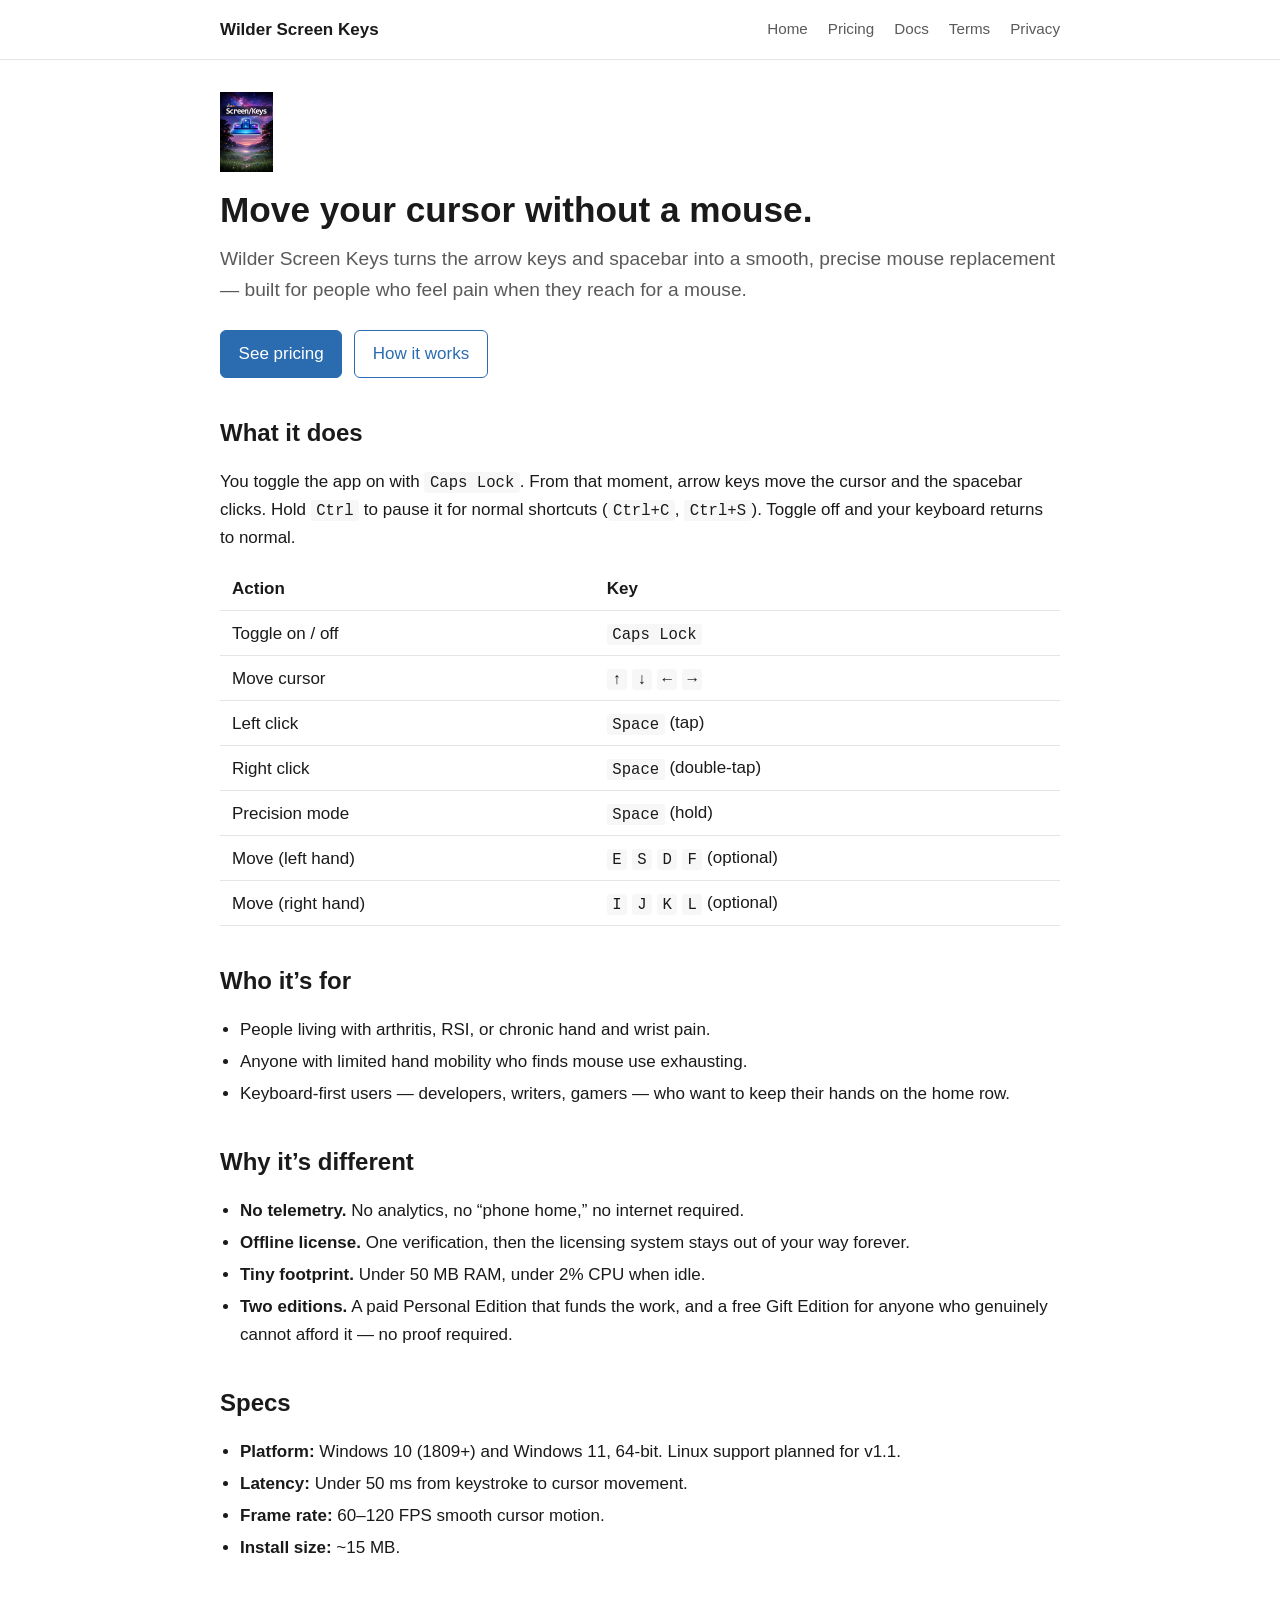
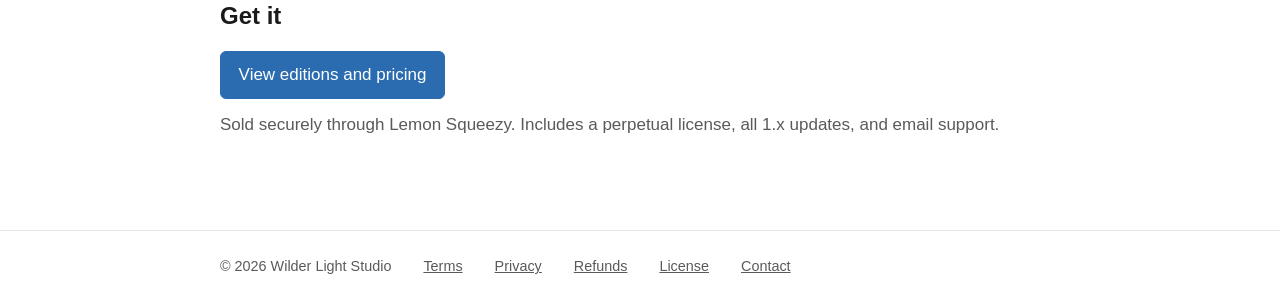
==== index.html @ c4e4672a "Initial public site, docs, and repo structure for LemonSqueezy approval - Product landing page, pric" ====
<!doctype html>
<html lang="en">
<head>
<meta charset="utf-8">
<meta name="viewport" content="width=device-width,initial-scale=1">
<title>Wilder Screen Keys &mdash; Keyboard-driven mouse control for accessibility</title>
<meta name="description" content="Control your cursor with arrow keys and the spacebar. A pain-free, keyboard-only mouse alternative for people with arthritis, RSI, or limited hand mobility. Windows 10/11.">
<link rel="stylesheet" href="assets/css/style.css">
<link rel="icon" type="image/png" href="assets/img/wilder-screenkeys-logo.png">
</head>
<body>
<header class="site">
  <div class="wrap">
    <a class="brand" href="./">Wilder Screen Keys</a>
    <nav aria-label="Primary">
      <a href="./">Home</a>
      <a href="pricing.html">Pricing</a>
      <a href="docs.html">Docs</a>
      <a href="terms.html">Terms</a>
      <a href="privacy.html">Privacy</a>
    </nav>
  </div>
</header>

<main class="wrap">
  <img src="assets/img/wilder-screenkeys-logo.png" alt="Wilder Screen Keys" style="max-height:80px;margin-bottom:1rem;display:block;">
  <h1>Move your cursor without a mouse.</h1>
  <p class="tagline">Wilder Screen Keys turns the arrow keys and spacebar into a smooth, precise mouse replacement &mdash; built for people who feel pain when they reach for a mouse.</p>

  <div class="cta">
    <a class="btn" href="pricing.html">See pricing</a>
    <a class="btn secondary" href="docs.html">How it works</a>
  </div>

  <h2>What it does</h2>
  <p>You toggle the app on with <kbd>Caps Lock</kbd>. From that moment, arrow keys move the cursor and the spacebar clicks. Hold <kbd>Ctrl</kbd> to pause it for normal shortcuts (<kbd>Ctrl+C</kbd>, <kbd>Ctrl+S</kbd>). Toggle off and your keyboard returns to normal.</p>

  <table>
    <thead><tr><th>Action</th><th>Key</th></tr></thead>
    <tbody>
      <tr><td>Toggle on / off</td><td><kbd>Caps Lock</kbd></td></tr>
      <tr><td>Move cursor</td><td><kbd>&uarr;</kbd> <kbd>&darr;</kbd> <kbd>&larr;</kbd> <kbd>&rarr;</kbd></td></tr>
      <tr><td>Left click</td><td><kbd>Space</kbd> (tap)</td></tr>
      <tr><td>Right click</td><td><kbd>Space</kbd> (double-tap)</td></tr>
      <tr><td>Precision mode</td><td><kbd>Space</kbd> (hold)</td></tr>
      <tr><td>Move (left hand)</td><td><kbd>E</kbd> <kbd>S</kbd> <kbd>D</kbd> <kbd>F</kbd> (optional)</td></tr>
      <tr><td>Move (right hand)</td><td><kbd>I</kbd> <kbd>J</kbd> <kbd>K</kbd> <kbd>L</kbd> (optional)</td></tr>
    </tbody>
  </table>

  <h2>Who it&rsquo;s for</h2>
  <ul>
    <li>People living with arthritis, RSI, or chronic hand and wrist pain.</li>
    <li>Anyone with limited hand mobility who finds mouse use exhausting.</li>
    <li>Keyboard-first users &mdash; developers, writers, gamers &mdash; who want to keep their hands on the home row.</li>
  </ul>

  <h2>Why it&rsquo;s different</h2>
  <ul>
    <li><strong>No telemetry.</strong> No analytics, no &ldquo;phone home,&rdquo; no internet required.</li>
    <li><strong>Offline license.</strong> One verification, then the licensing system stays out of your way forever.</li>
    <li><strong>Tiny footprint.</strong> Under 50&nbsp;MB RAM, under 2% CPU when idle.</li>
    <li><strong>Two editions.</strong> A paid Personal Edition that funds the work, and a free Gift Edition for anyone who genuinely cannot afford it &mdash; no proof required.</li>
  </ul>

  <h2>Specs</h2>
  <ul>
    <li><strong>Platform:</strong> Windows 10 (1809+) and Windows 11, 64-bit. Linux support planned for v1.1.</li>
    <li><strong>Latency:</strong> Under 50&nbsp;ms from keystroke to cursor movement.</li>
    <li><strong>Frame rate:</strong> 60&ndash;120&nbsp;FPS smooth cursor motion.</li>
    <li><strong>Install size:</strong> ~15&nbsp;MB.</li>
  </ul>

  <h2>Get it</h2>
  <p><a class="btn" href="pricing.html">View editions and pricing</a></p>
  <p class="muted">Sold securely through Lemon Squeezy. Includes a perpetual license, all 1.x updates, and email support.</p>
</main>

<footer class="site">
  <div class="wrap">
    <span>&copy; 2026 Wilder Light Studio</span>
    <a href="terms.html">Terms</a>
    <a href="privacy.html">Privacy</a>
    <a href="refund.html">Refunds</a>
    <a href="license.html">License</a>
    <a href="mailto:teamwilder@wildercode.org">Contact</a>
  </div>
</footer>
</body>
</html>
---- assets/css/style.css ----
:root {
  --bg: #ffffff;
  --fg: #1a1a1a;
  --muted: #5a5a5a;
  --accent: #2b6cb0;
  --accent-hover: #224e7e;
  --border: #e5e5e5;
  --card: #f7f7f7;
  --max: 880px;
}
@media (prefers-color-scheme: dark) {
  :root {
    --bg: #111418;
    --fg: #e8e8e8;
    --muted: #a0a0a0;
    --accent: #6aa8e0;
    --accent-hover: #9cc3ec;
    --border: #2a2f36;
    --card: #1a1e24;
  }
}
* { box-sizing: border-box; }
html { -webkit-text-size-adjust: 100%; }
body {
  margin: 0;
  font-family: -apple-system, BlinkMacSystemFont, "Segoe UI", Roboto, "Helvetica Neue", Arial, sans-serif;
  font-size: 17px;
  line-height: 1.6;
  color: var(--fg);
  background: var(--bg);
}
.wrap { max-width: var(--max); margin: 0 auto; padding: 2rem 1.25rem; }
header.site { border-bottom: 1px solid var(--border); }
header.site .wrap { display: flex; flex-wrap: wrap; align-items: center; gap: 1rem 2rem; padding: 1rem 1.25rem; }
header.site a.brand { font-weight: 600; color: var(--fg); text-decoration: none; }
header.site nav { display: flex; flex-wrap: wrap; gap: 1.25rem; margin-left: auto; }
header.site nav a { color: var(--muted); text-decoration: none; font-size: 0.95rem; }
header.site nav a:hover, header.site nav a:focus { color: var(--accent); }
h1, h2, h3 { line-height: 1.25; }
h1 { font-size: 2.2rem; margin: 0 0 0.5rem; }
h2 { font-size: 1.5rem; margin-top: 2.5rem; }
h3 { font-size: 1.15rem; margin-top: 1.75rem; }
p { margin: 0.75rem 0; }
a { color: var(--accent); }
a:hover, a:focus { color: var(--accent-hover); }
ul, ol { padding-left: 1.25rem; }
li { margin: 0.3rem 0; }
.tagline { font-size: 1.2rem; color: var(--muted); margin-bottom: 1.5rem; }
.btn {
  display: inline-block;
  padding: 0.6rem 1.1rem;
  background: var(--accent);
  color: #fff;
  text-decoration: none;
  border-radius: 6px;
  font-weight: 500;
  border: 1px solid var(--accent);
}
.btn:hover, .btn:focus { background: var(--accent-hover); color: #fff; }
.btn.secondary { background: transparent; color: var(--accent); }
.btn.secondary:hover { background: var(--card); }
.cta { margin: 1.5rem 0 2rem; display: flex; gap: 0.75rem; flex-wrap: wrap; }
.cards { display: grid; gap: 1rem; grid-template-columns: repeat(auto-fit, minmax(260px, 1fr)); margin: 1.5rem 0; }
.card { border: 1px solid var(--border); background: var(--card); padding: 1.25rem; border-radius: 8px; }
.card h3 { margin-top: 0; }
.price { font-size: 2rem; font-weight: 600; margin: 0.5rem 0; }
.price .unit { font-size: 1rem; color: var(--muted); font-weight: 400; }
table { width: 100%; border-collapse: collapse; margin: 1rem 0; }
th, td { text-align: left; padding: 0.5rem 0.75rem; border-bottom: 1px solid var(--border); }
th { font-weight: 600; }
code, kbd {
  font-family: ui-monospace, "SF Mono", Consolas, monospace;
  font-size: 0.92em;
  background: var(--card);
  padding: 0.1em 0.35em;
  border-radius: 3px;
}
footer.site { border-top: 1px solid var(--border); margin-top: 3rem; color: var(--muted); font-size: 0.9rem; }
footer.site .wrap { display: flex; flex-wrap: wrap; gap: 1rem 2rem; padding: 1.5rem 1.25rem; }
footer.site a { color: var(--muted); }
.muted { color: var(--muted); }
.notice {
  border-left: 3px solid var(--accent);
  background: var(--card);
  padding: 0.75rem 1rem;
  margin: 1rem 0;
  border-radius: 0 6px 6px 0;
}
:focus-visible { outline: 3px solid var(--accent); outline-offset: 2px; }
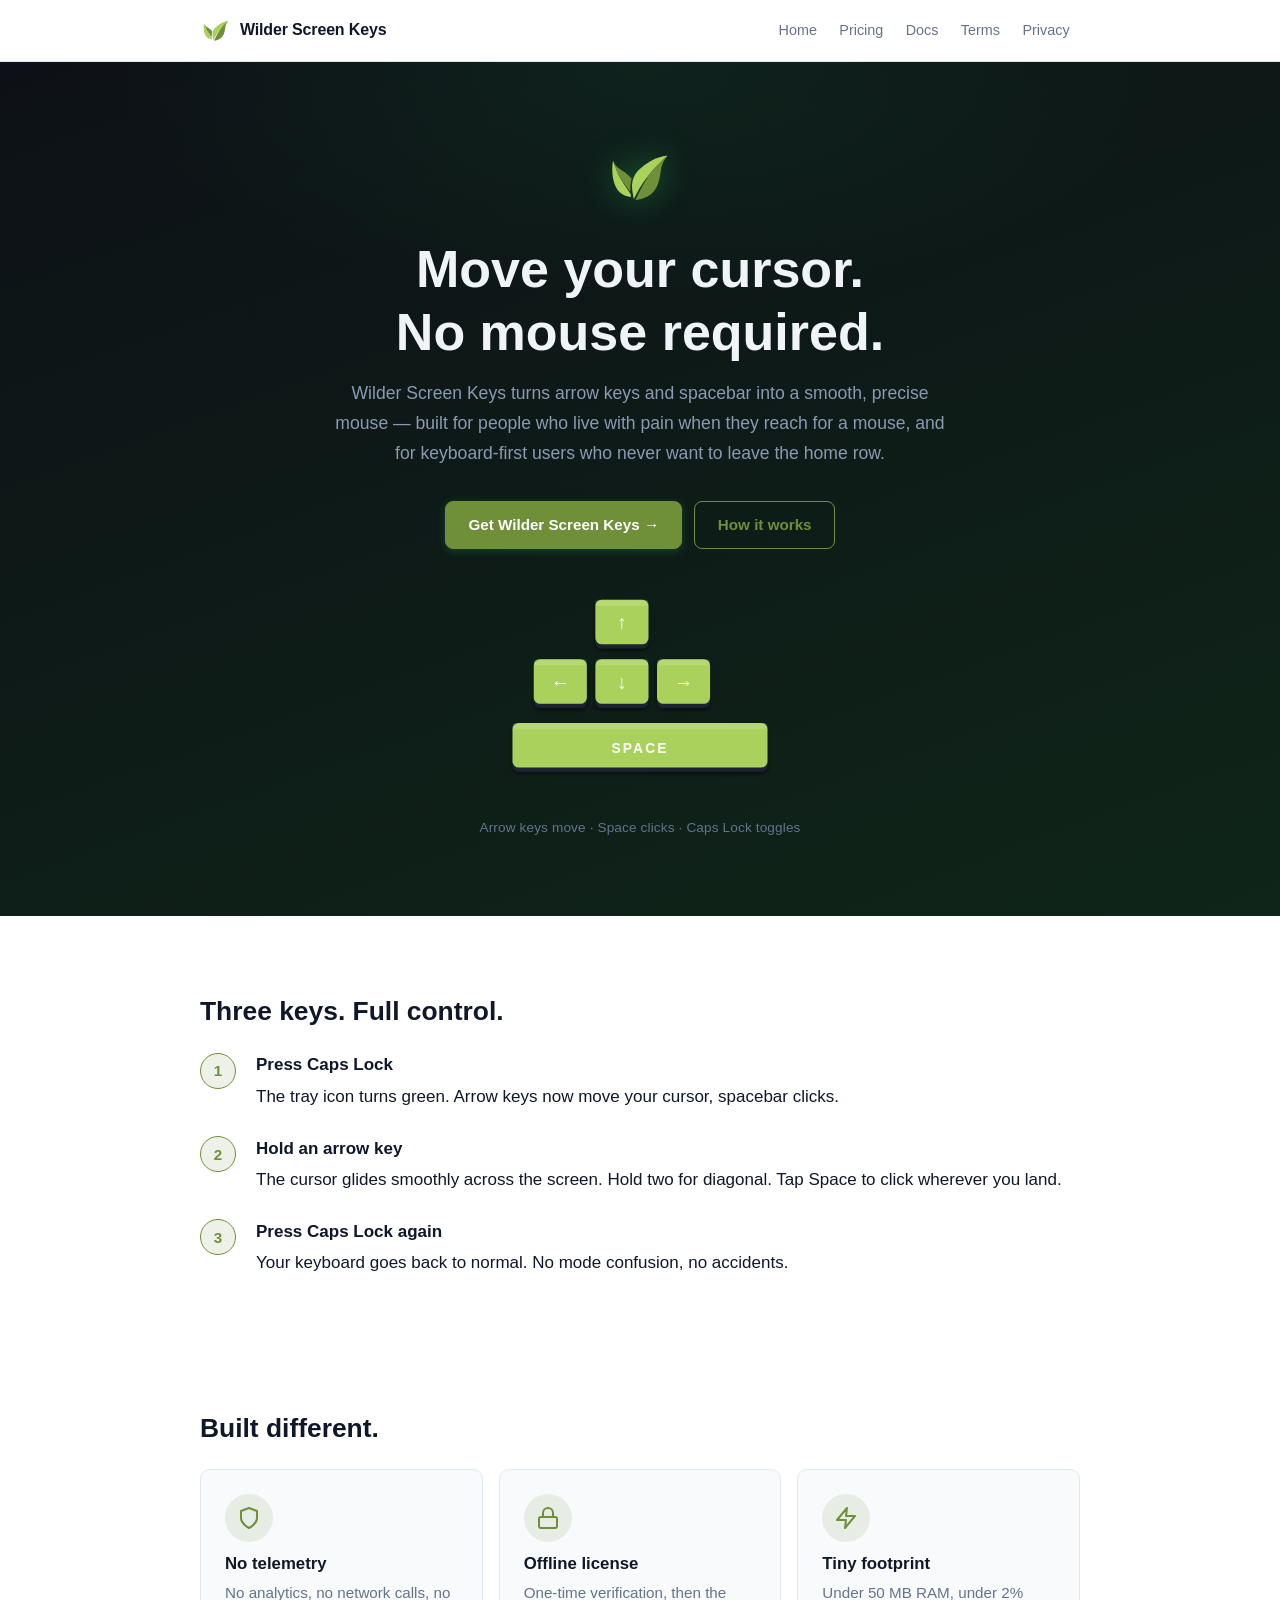
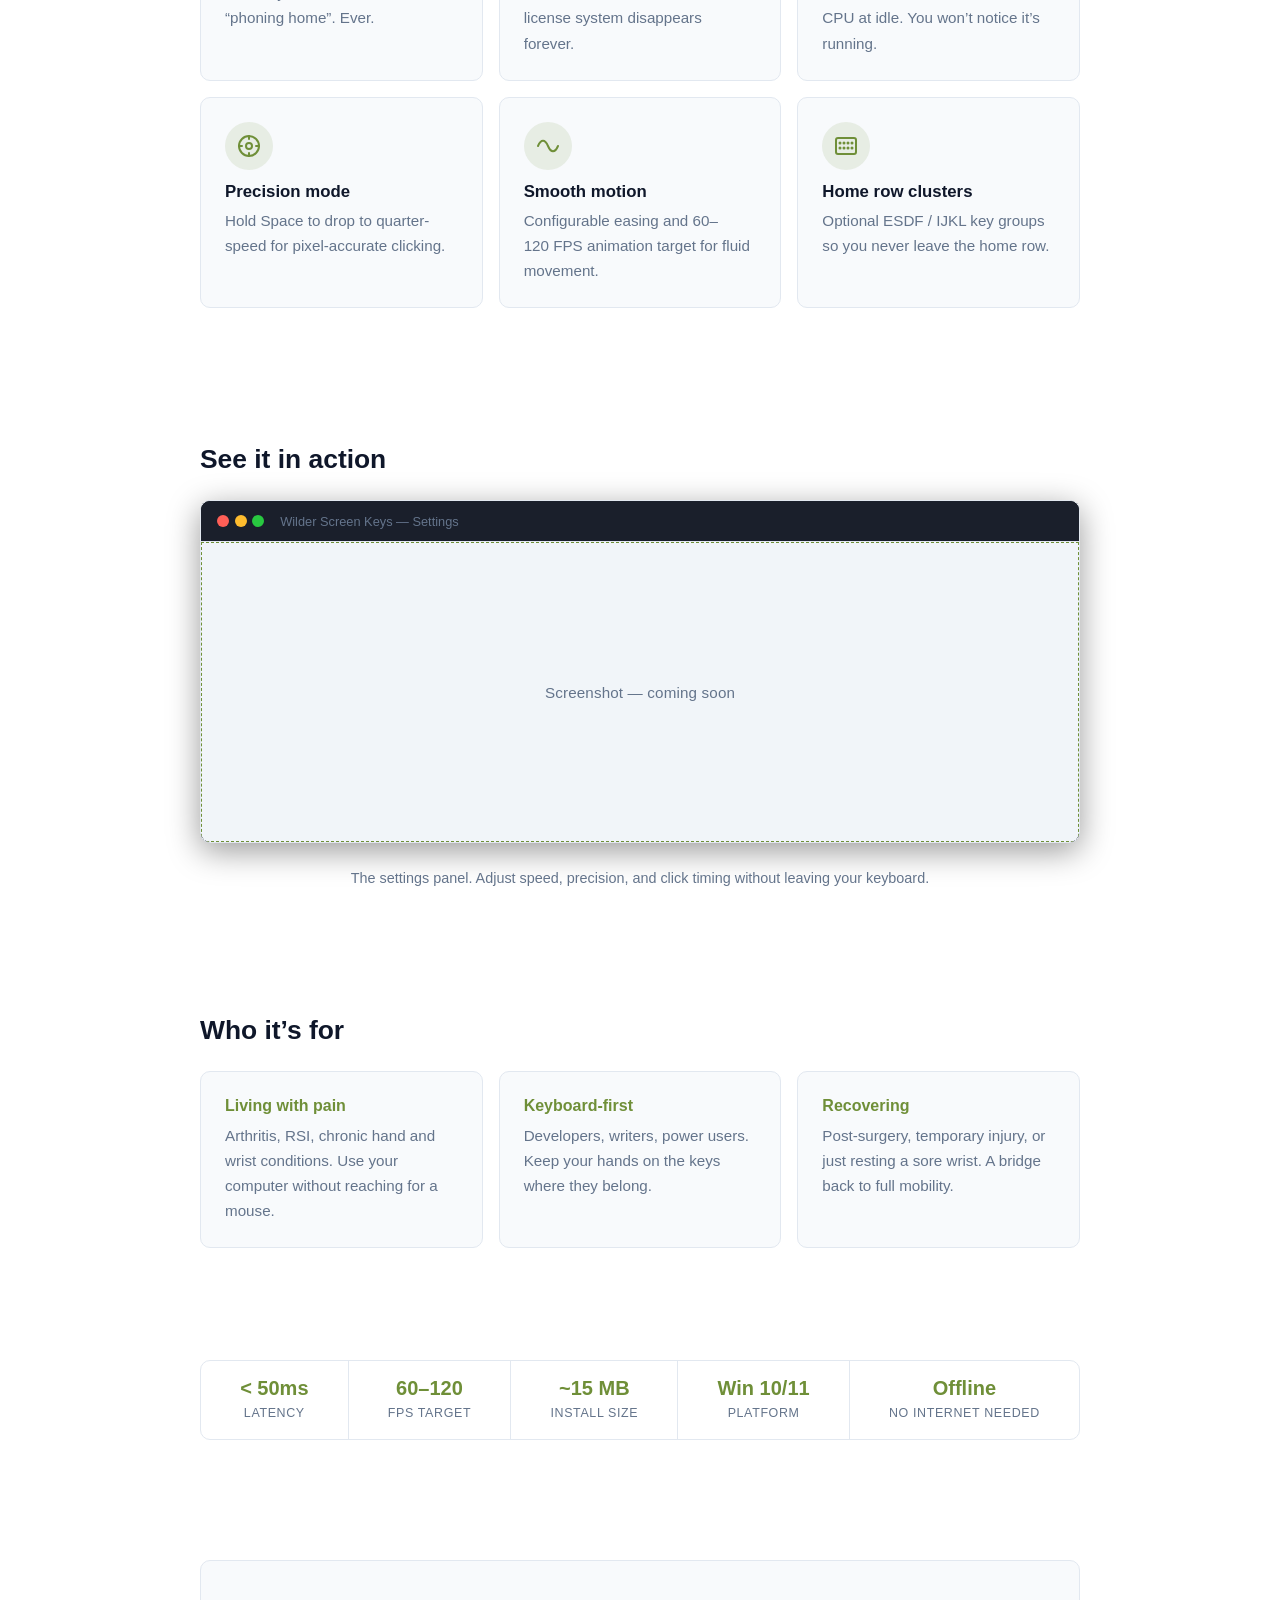
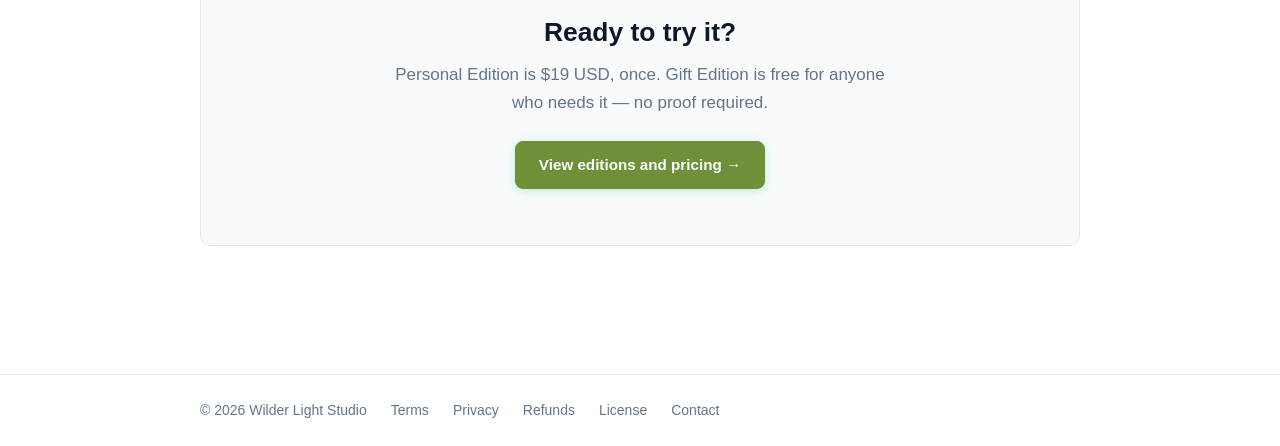
==== commit 2a65a58f: "redesign: professional site with real brand assets Full visual redesign using actual Wilder brand co" ====
--- a/index.html
+++ b/index.html
@@ -3,15 +3,20 @@
 <head>
 <meta charset="utf-8">
 <meta name="viewport" content="width=device-width,initial-scale=1">
-<title>Wilder Screen Keys &mdash; Keyboard-driven mouse control for accessibility</title>
+<title>Wilder Screen Keys &mdash; Move your cursor. No mouse required.</title>
 <meta name="description" content="Control your cursor with arrow keys and the spacebar. A pain-free, keyboard-only mouse alternative for people with arthritis, RSI, or limited hand mobility. Windows 10/11.">
 <link rel="stylesheet" href="assets/css/style.css">
+<link rel="icon" type="image/svg+xml" href="assets/img/wilder-logo.svg">
 <link rel="icon" type="image/png" href="assets/img/wilder-screenkeys-logo.png">
 </head>
 <body>
+
 <header class="site">
   <div class="wrap">
-    <a class="brand" href="./">Wilder Screen Keys</a>
+    <a class="brand" href="./">
+      <img src="assets/img/wilder-logo.svg" alt="" class="brand-logo">
+      Wilder Screen Keys
+    </a>
     <nav aria-label="Primary">
       <a href="./">Home</a>
       <a href="pricing.html">Pricing</a>
@@ -22,59 +27,252 @@
   </div>
 </header>
 
-<main class="wrap">
-  <img src="assets/img/wilder-screenkeys-logo.png" alt="Wilder Screen Keys" style="max-height:80px;margin-bottom:1rem;display:block;">
-  <h1>Move your cursor without a mouse.</h1>
-  <p class="tagline">Wilder Screen Keys turns the arrow keys and spacebar into a smooth, precise mouse replacement &mdash; built for people who feel pain when they reach for a mouse.</p>
-
-  <div class="cta">
-    <a class="btn" href="pricing.html">See pricing</a>
-    <a class="btn secondary" href="docs.html">How it works</a>
-  </div>
-
-  <h2>What it does</h2>
-  <p>You toggle the app on with <kbd>Caps Lock</kbd>. From that moment, arrow keys move the cursor and the spacebar clicks. Hold <kbd>Ctrl</kbd> to pause it for normal shortcuts (<kbd>Ctrl+C</kbd>, <kbd>Ctrl+S</kbd>). Toggle off and your keyboard returns to normal.</p>
-
-  <table>
-    <thead><tr><th>Action</th><th>Key</th></tr></thead>
-    <tbody>
-      <tr><td>Toggle on / off</td><td><kbd>Caps Lock</kbd></td></tr>
-      <tr><td>Move cursor</td><td><kbd>&uarr;</kbd> <kbd>&darr;</kbd> <kbd>&larr;</kbd> <kbd>&rarr;</kbd></td></tr>
-      <tr><td>Left click</td><td><kbd>Space</kbd> (tap)</td></tr>
-      <tr><td>Right click</td><td><kbd>Space</kbd> (double-tap)</td></tr>
-      <tr><td>Precision mode</td><td><kbd>Space</kbd> (hold)</td></tr>
-      <tr><td>Move (left hand)</td><td><kbd>E</kbd> <kbd>S</kbd> <kbd>D</kbd> <kbd>F</kbd> (optional)</td></tr>
-      <tr><td>Move (right hand)</td><td><kbd>I</kbd> <kbd>J</kbd> <kbd>K</kbd> <kbd>L</kbd> (optional)</td></tr>
-    </tbody>
-  </table>
-
-  <h2>Who it&rsquo;s for</h2>
-  <ul>
-    <li>People living with arthritis, RSI, or chronic hand and wrist pain.</li>
-    <li>Anyone with limited hand mobility who finds mouse use exhausting.</li>
-    <li>Keyboard-first users &mdash; developers, writers, gamers &mdash; who want to keep their hands on the home row.</li>
-  </ul>
-
-  <h2>Why it&rsquo;s different</h2>
-  <ul>
-    <li><strong>No telemetry.</strong> No analytics, no &ldquo;phone home,&rdquo; no internet required.</li>
-    <li><strong>Offline license.</strong> One verification, then the licensing system stays out of your way forever.</li>
-    <li><strong>Tiny footprint.</strong> Under 50&nbsp;MB RAM, under 2% CPU when idle.</li>
-    <li><strong>Two editions.</strong> A paid Personal Edition that funds the work, and a free Gift Edition for anyone who genuinely cannot afford it &mdash; no proof required.</li>
-  </ul>
-
-  <h2>Specs</h2>
-  <ul>
-    <li><strong>Platform:</strong> Windows 10 (1809+) and Windows 11, 64-bit. Linux support planned for v1.1.</li>
-    <li><strong>Latency:</strong> Under 50&nbsp;ms from keystroke to cursor movement.</li>
-    <li><strong>Frame rate:</strong> 60&ndash;120&nbsp;FPS smooth cursor motion.</li>
-    <li><strong>Install size:</strong> ~15&nbsp;MB.</li>
-  </ul>
-
-  <h2>Get it</h2>
-  <p><a class="btn" href="pricing.html">View editions and pricing</a></p>
-  <p class="muted">Sold securely through Lemon Squeezy. Includes a perpetual license, all 1.x updates, and email support.</p>
-</main>
+<!-- ===== HERO ===== -->
+<section class="hero" aria-label="Introduction">
+  <div class="wrap">
+    <img src="assets/img/wilder-logo.svg" alt="Wilder Screen Keys" class="hero-logo">
+    <h1>Move your cursor.<br>No mouse required.</h1>
+    <p class="subtitle">Wilder Screen Keys turns arrow keys and spacebar into a smooth, precise mouse &mdash; built for people who live with pain when they reach for a mouse, and for keyboard-first users who never want to leave the home row.</p>
+    <div class="cta">
+      <a class="btn" href="pricing.html">Get Wilder Screen Keys &rarr;</a>
+      <a class="btn secondary" href="docs.html">How it works</a>
+    </div>
+
+    <!-- Keyboard diagram -->
+    <div class="kbd-diagram" aria-hidden="true">
+      <svg viewBox="0 0 320 200" xmlns="http://www.w3.org/2000/svg" role="img" aria-label="Arrow keys and spacebar diagram">
+        <defs>
+          <filter id="shadow" x="-10%" y="-10%" width="120%" height="130%">
+            <feDropShadow dx="0" dy="2" stdDeviation="2" flood-opacity="0.5"/>
+          </filter>
+        </defs>
+
+        <!-- Up arrow key -->
+        <rect x="118" y="10" width="50" height="46" rx="6" fill="#1a2332" filter="url(#shadow)"/>
+        <rect x="118" y="10" width="50" height="42" rx="6" fill="#a9d15c"/>
+        <rect x="118" y="10" width="50" height="6" rx="3" fill="rgba(255,255,255,0.15)"/>
+        <text x="143" y="38" text-anchor="middle" font-size="18" fill="#fff" font-family="sans-serif">&#8593;</text>
+
+        <!-- Left arrow key -->
+        <rect x="60" y="66" width="50" height="46" rx="6" fill="#1a2332" filter="url(#shadow)"/>
+        <rect x="60" y="66" width="50" height="42" rx="6" fill="#a9d15c"/>
+        <rect x="60" y="66" width="50" height="6" rx="3" fill="rgba(255,255,255,0.15)"/>
+        <text x="85" y="94" text-anchor="middle" font-size="18" fill="#fff" font-family="sans-serif">&#8592;</text>
+
+        <!-- Down arrow key -->
+        <rect x="118" y="66" width="50" height="46" rx="6" fill="#1a2332" filter="url(#shadow)"/>
+        <rect x="118" y="66" width="50" height="42" rx="6" fill="#a9d15c"/>
+        <rect x="118" y="66" width="50" height="6" rx="3" fill="rgba(255,255,255,0.15)"/>
+        <text x="143" y="94" text-anchor="middle" font-size="18" fill="#fff" font-family="sans-serif">&#8595;</text>
+
+        <!-- Right arrow key -->
+        <rect x="176" y="66" width="50" height="46" rx="6" fill="#1a2332" filter="url(#shadow)"/>
+        <rect x="176" y="66" width="50" height="42" rx="6" fill="#a9d15c"/>
+        <rect x="176" y="66" width="50" height="6" rx="3" fill="rgba(255,255,255,0.15)"/>
+        <text x="201" y="94" text-anchor="middle" font-size="18" fill="#fff" font-family="sans-serif">&#8594;</text>
+
+        <!-- Spacebar -->
+        <rect x="40" y="126" width="240" height="46" rx="6" fill="#1a2332" filter="url(#shadow)"/>
+        <rect x="40" y="126" width="240" height="42" rx="6" fill="#a9d15c"/>
+        <rect x="40" y="126" width="240" height="6" rx="3" fill="rgba(255,255,255,0.15)"/>
+        <text x="160" y="154" text-anchor="middle" font-size="13" fill="#fff" font-family="sans-serif" font-weight="600" letter-spacing="2">SPACE</text>
+      </svg>
+    </div>
+    <p class="kbd-diagram-label">Arrow keys move &middot; Space clicks &middot; Caps Lock toggles</p>
+  </div>
+</section>
+
+<!-- ===== HOW IT WORKS ===== -->
+<section>
+  <div class="wrap">
+    <h2>Three keys. Full control.</h2>
+    <ol class="steps">
+      <li>
+        <div>
+          <strong>Press Caps Lock</strong>
+          <p>The tray icon turns green. Arrow keys now move your cursor, spacebar clicks.</p>
+        </div>
+      </li>
+      <li>
+        <div>
+          <strong>Hold an arrow key</strong>
+          <p>The cursor glides smoothly across the screen. Hold two for diagonal. Tap Space to click wherever you land.</p>
+        </div>
+      </li>
+      <li>
+        <div>
+          <strong>Press Caps Lock again</strong>
+          <p>Your keyboard goes back to normal. No mode confusion, no accidents.</p>
+        </div>
+      </li>
+    </ol>
+  </div>
+</section>
+
+<!-- ===== FEATURES ===== -->
+<section>
+  <div class="wrap">
+    <h2>Built different.</h2>
+    <div class="feature-grid">
+
+      <div class="feature-card">
+        <div class="feature-icon">
+          <svg viewBox="0 0 24 24" aria-hidden="true">
+            <path d="M12 22s8-4 8-10V5l-8-3-8 3v7c0 6 8 10 8 10z"/>
+          </svg>
+        </div>
+        <h3>No telemetry</h3>
+        <p>No analytics, no network calls, no &ldquo;phoning home&rdquo;. Ever.</p>
+      </div>
+
+      <div class="feature-card">
+        <div class="feature-icon">
+          <svg viewBox="0 0 24 24" aria-hidden="true">
+            <rect x="3" y="11" width="18" height="11" rx="2" ry="2"/>
+            <path d="M7 11V7a5 5 0 0 1 10 0v4"/>
+          </svg>
+        </div>
+        <h3>Offline license</h3>
+        <p>One-time verification, then the license system disappears forever.</p>
+      </div>
+
+      <div class="feature-card">
+        <div class="feature-icon">
+          <svg viewBox="0 0 24 24" aria-hidden="true">
+            <polygon points="13 2 3 14 12 14 11 22 21 10 12 10 13 2"/>
+          </svg>
+        </div>
+        <h3>Tiny footprint</h3>
+        <p>Under 50&nbsp;MB RAM, under 2% CPU at idle. You won&rsquo;t notice it&rsquo;s running.</p>
+      </div>
+
+      <div class="feature-card">
+        <div class="feature-icon">
+          <svg viewBox="0 0 24 24" aria-hidden="true">
+            <circle cx="12" cy="12" r="10"/>
+            <circle cx="12" cy="12" r="3"/>
+            <line x1="12" y1="2" x2="12" y2="5"/>
+            <line x1="12" y1="19" x2="12" y2="22"/>
+            <line x1="2" y1="12" x2="5" y2="12"/>
+            <line x1="19" y1="12" x2="22" y2="12"/>
+          </svg>
+        </div>
+        <h3>Precision mode</h3>
+        <p>Hold Space to drop to quarter-speed for pixel-accurate clicking.</p>
+      </div>
+
+      <div class="feature-card">
+        <div class="feature-icon">
+          <svg viewBox="0 0 24 24" aria-hidden="true">
+            <path d="M2 12 C5 5, 9 5, 12 12 S19 19, 22 12"/>
+          </svg>
+        </div>
+        <h3>Smooth motion</h3>
+        <p>Configurable easing and 60&ndash;120&nbsp;FPS animation target for fluid movement.</p>
+      </div>
+
+      <div class="feature-card">
+        <div class="feature-icon">
+          <svg viewBox="0 0 24 24" aria-hidden="true">
+            <rect x="2" y="4" width="20" height="16" rx="2"/>
+            <line x1="6" y1="9" x2="6" y2="9" stroke-width="3" stroke-linecap="round"/>
+            <line x1="10" y1="9" x2="10" y2="9" stroke-width="3" stroke-linecap="round"/>
+            <line x1="14" y1="9" x2="14" y2="9" stroke-width="3" stroke-linecap="round"/>
+            <line x1="18" y1="9" x2="18" y2="9" stroke-width="3" stroke-linecap="round"/>
+            <line x1="6" y1="14" x2="6" y2="14" stroke-width="3" stroke-linecap="round"/>
+            <line x1="10" y1="14" x2="10" y2="14" stroke-width="3" stroke-linecap="round"/>
+            <line x1="14" y1="14" x2="14" y2="14" stroke-width="3" stroke-linecap="round"/>
+            <line x1="18" y1="14" x2="18" y2="14" stroke-width="3" stroke-linecap="round"/>
+          </svg>
+        </div>
+        <h3>Home row clusters</h3>
+        <p>Optional ESDF / IJKL key groups so you never leave the home row.</p>
+      </div>
+
+    </div>
+  </div>
+</section>
+
+<!-- ===== SCREENSHOT ===== -->
+<section>
+  <div class="wrap">
+    <h2>See it in action</h2>
+    <div class="screenshot-frame">
+      <div class="screenshot-titlebar">
+        <div class="screenshot-dots">
+          <span class="dot-red"></span>
+          <span class="dot-yellow"></span>
+          <span class="dot-green"></span>
+        </div>
+        <span class="screenshot-titlebar-label">Wilder Screen Keys &mdash; Settings</span>
+      </div>
+      <div class="screenshot-placeholder">Screenshot &mdash; coming soon</div>
+    </div>
+    <p class="muted" style="font-size:0.9rem;text-align:center;">The settings panel. Adjust speed, precision, and click timing without leaving your keyboard.</p>
+  </div>
+</section>
+
+<!-- ===== WHO IT'S FOR ===== -->
+<section>
+  <div class="wrap">
+    <h2>Who it&rsquo;s for</h2>
+    <div class="audience-grid">
+      <div class="audience-card">
+        <h3>Living with pain</h3>
+        <p>Arthritis, RSI, chronic hand and wrist conditions. Use your computer without reaching for a mouse.</p>
+      </div>
+      <div class="audience-card">
+        <h3>Keyboard-first</h3>
+        <p>Developers, writers, power users. Keep your hands on the keys where they belong.</p>
+      </div>
+      <div class="audience-card">
+        <h3>Recovering</h3>
+        <p>Post-surgery, temporary injury, or just resting a sore wrist. A bridge back to full mobility.</p>
+      </div>
+    </div>
+  </div>
+</section>
+
+<!-- ===== SPEC BAR ===== -->
+<section aria-label="Technical specifications">
+  <div class="wrap">
+    <ul class="spec-bar">
+      <li>
+        <span class="spec-num">&lt;&nbsp;50ms</span>
+        <span class="spec-label">Latency</span>
+      </li>
+      <li>
+        <span class="spec-num">60&ndash;120</span>
+        <span class="spec-label">FPS target</span>
+      </li>
+      <li>
+        <span class="spec-num">~15 MB</span>
+        <span class="spec-label">Install size</span>
+      </li>
+      <li>
+        <span class="spec-num">Win 10/11</span>
+        <span class="spec-label">Platform</span>
+      </li>
+      <li>
+        <span class="spec-num">Offline</span>
+        <span class="spec-label">No internet needed</span>
+      </li>
+    </ul>
+  </div>
+</section>
+
+<!-- ===== BOTTOM CTA ===== -->
+<section>
+  <div class="wrap">
+    <div class="section-cta">
+      <h2>Ready to try it?</h2>
+      <p>Personal Edition is $19 USD, once. Gift Edition is free for anyone who needs it &mdash; no proof required.</p>
+      <div class="cta">
+        <a class="btn" href="pricing.html">View editions and pricing &rarr;</a>
+      </div>
+    </div>
+  </div>
+</section>
 
 <footer class="site">
   <div class="wrap">
@@ -86,5 +284,6 @@
     <a href="mailto:teamwilder@wildercode.org">Contact</a>
   </div>
 </footer>
+
 </body>
 </html>
--- a/assets/css/style.css
+++ b/assets/css/style.css
@@ -1,89 +1,618 @@
+/* =========================================================
+   Wilder Screen Keys — Design System
+   ========================================================= */
+
+/* --- Wilder W icon font --- */
+@font-face {
+  font-family: 'wilder-w';
+  src: url('../fonts/wilder-w/wilder-w.woff') format('woff'),
+       url('../fonts/wilder-w/wilder-w.ttf') format('truetype');
+  font-weight: normal;
+  font-style: normal;
+  font-display: block;
+}
+
+/* --- Tokens (dark mode default) --- */
 :root {
-  --bg: #ffffff;
-  --fg: #1a1a1a;
-  --muted: #5a5a5a;
-  --accent: #2b6cb0;
-  --accent-hover: #224e7e;
-  --border: #e5e5e5;
-  --card: #f7f7f7;
-  --max: 880px;
-}
-@media (prefers-color-scheme: dark) {
+  --bg: #0d1117;
+  --surface: #161b22;
+  --surface-2: #1f2937;
+  --border: #2d3748;
+  --text: #f0f4f8;
+  --text-muted: #8b9ab3;
+  --green: #a9d15c;
+  --green-dark: #6f8f38;
+  --green-glow: rgba(169, 209, 92, 0.15);
+  --max: 920px;
+  --radius: 10px;
+}
+
+@media (prefers-color-scheme: light) {
   :root {
-    --bg: #111418;
-    --fg: #e8e8e8;
-    --muted: #a0a0a0;
-    --accent: #6aa8e0;
-    --accent-hover: #9cc3ec;
-    --border: #2a2f36;
-    --card: #1a1e24;
+    --bg: #ffffff;
+    --surface: #f8fafc;
+    --surface-2: #f1f5f9;
+    --border: #e2e8f0;
+    --text: #0f172a;
+    --text-muted: #64748b;
+    --green: #6f8f38;
+    --green-dark: #4a6025;
+    --green-glow: rgba(111, 143, 56, 0.12);
   }
 }
-* { box-sizing: border-box; }
-html { -webkit-text-size-adjust: 100%; }
+
+/* --- Reset & Base --- */
+*, *::before, *::after { box-sizing: border-box; }
+html { -webkit-text-size-adjust: 100%; scroll-behavior: smooth; }
+
 body {
   margin: 0;
-  font-family: -apple-system, BlinkMacSystemFont, "Segoe UI", Roboto, "Helvetica Neue", Arial, sans-serif;
+  font-family: -apple-system, BlinkMacSystemFont, "Segoe UI", Roboto, sans-serif;
   font-size: 17px;
-  line-height: 1.6;
-  color: var(--fg);
+  line-height: 1.65;
+  color: var(--text);
   background: var(--bg);
 }
-.wrap { max-width: var(--max); margin: 0 auto; padding: 2rem 1.25rem; }
-header.site { border-bottom: 1px solid var(--border); }
-header.site .wrap { display: flex; flex-wrap: wrap; align-items: center; gap: 1rem 2rem; padding: 1rem 1.25rem; }
-header.site a.brand { font-weight: 600; color: var(--fg); text-decoration: none; }
-header.site nav { display: flex; flex-wrap: wrap; gap: 1.25rem; margin-left: auto; }
-header.site nav a { color: var(--muted); text-decoration: none; font-size: 0.95rem; }
-header.site nav a:hover, header.site nav a:focus { color: var(--accent); }
-h1, h2, h3 { line-height: 1.25; }
-h1 { font-size: 2.2rem; margin: 0 0 0.5rem; }
-h2 { font-size: 1.5rem; margin-top: 2.5rem; }
-h3 { font-size: 1.15rem; margin-top: 1.75rem; }
-p { margin: 0.75rem 0; }
-a { color: var(--accent); }
-a:hover, a:focus { color: var(--accent-hover); }
-ul, ol { padding-left: 1.25rem; }
-li { margin: 0.3rem 0; }
-.tagline { font-size: 1.2rem; color: var(--muted); margin-bottom: 1.5rem; }
+
+/* --- Layout --- */
+.wrap {
+  max-width: var(--max);
+  margin: 0 auto;
+  padding: 2rem 1.25rem;
+}
+
+/* --- Typography --- */
+h1, h2, h3 { line-height: 1.2; font-weight: 700; }
+h1 { font-size: clamp(1.9rem, 5vw, 2.75rem); margin: 0 0 0.6rem; }
+h2 { font-size: 1.65rem; margin: 3rem 0 0.75rem; }
+h3 { font-size: 1.15rem; margin: 1.75rem 0 0.4rem; }
+p  { margin: 0.75rem 0; }
+a  { color: var(--green); text-decoration: none; }
+a:hover, a:focus { color: var(--green-dark); text-decoration: underline; }
+ul, ol { padding-left: 1.4rem; }
+li { margin: 0.35rem 0; }
+.muted { color: var(--text-muted); }
+.tagline { font-size: 1.15rem; color: var(--text-muted); margin-bottom: 1.5rem; }
+
+/* --- Focus --- */
+:focus-visible { outline: 3px solid var(--green); outline-offset: 3px; }
+
+/* --- Header --- */
+header.site {
+  border-bottom: 1px solid var(--border);
+  background: var(--bg);
+  position: sticky;
+  top: 0;
+  z-index: 100;
+  backdrop-filter: blur(8px);
+}
+header.site .wrap {
+  display: flex;
+  flex-wrap: wrap;
+  align-items: center;
+  gap: 0.75rem 1.5rem;
+  padding: 0.875rem 1.25rem;
+}
+header.site a.brand {
+  display: flex;
+  align-items: center;
+  gap: 0.5rem;
+  font-weight: 700;
+  font-size: 1rem;
+  color: var(--text);
+  text-decoration: none;
+  letter-spacing: -0.01em;
+}
+header.site a.brand:hover { color: var(--green); text-decoration: none; }
+.brand-logo {
+  height: 32px;
+  width: auto;
+  display: block;
+}
+header.site nav {
+  display: flex;
+  flex-wrap: wrap;
+  gap: 0.25rem 0.1rem;
+  margin-left: auto;
+}
+header.site nav a {
+  color: var(--text-muted);
+  text-decoration: none;
+  font-size: 0.9rem;
+  padding: 0.3rem 0.65rem;
+  border-radius: 6px;
+  transition: color 0.15s, background 0.15s;
+}
+header.site nav a:hover,
+header.site nav a:focus {
+  color: var(--text);
+  background: var(--surface-2);
+  text-decoration: none;
+}
+
+/* --- Buttons --- */
 .btn {
   display: inline-block;
-  padding: 0.6rem 1.1rem;
-  background: var(--accent);
+  padding: 0.65rem 1.4rem;
+  background: var(--green);
   color: #fff;
   text-decoration: none;
-  border-radius: 6px;
-  font-weight: 500;
-  border: 1px solid var(--accent);
-}
-.btn:hover, .btn:focus { background: var(--accent-hover); color: #fff; }
-.btn.secondary { background: transparent; color: var(--accent); }
-.btn.secondary:hover { background: var(--card); }
-.cta { margin: 1.5rem 0 2rem; display: flex; gap: 0.75rem; flex-wrap: wrap; }
-.cards { display: grid; gap: 1rem; grid-template-columns: repeat(auto-fit, minmax(260px, 1fr)); margin: 1.5rem 0; }
-.card { border: 1px solid var(--border); background: var(--card); padding: 1.25rem; border-radius: 8px; }
-.card h3 { margin-top: 0; }
-.price { font-size: 2rem; font-weight: 600; margin: 0.5rem 0; }
-.price .unit { font-size: 1rem; color: var(--muted); font-weight: 400; }
-table { width: 100%; border-collapse: collapse; margin: 1rem 0; }
-th, td { text-align: left; padding: 0.5rem 0.75rem; border-bottom: 1px solid var(--border); }
-th { font-weight: 600; }
+  border-radius: 8px;
+  font-weight: 600;
+  font-size: 0.95rem;
+  border: 1.5px solid var(--green);
+  box-shadow: 0 2px 8px rgba(34, 197, 94, 0.25);
+  transition: background 0.15s, border-color 0.15s, box-shadow 0.15s, transform 0.1s;
+  cursor: pointer;
+}
+.btn:hover, .btn:focus {
+  background: var(--green-dark);
+  border-color: var(--green-dark);
+  color: #fff;
+  box-shadow: 0 4px 16px rgba(34, 197, 94, 0.35);
+  text-decoration: none;
+  transform: translateY(-1px);
+}
+.btn.secondary {
+  background: transparent;
+  color: var(--green);
+  box-shadow: none;
+}
+.btn.secondary:hover, .btn.secondary:focus {
+  background: var(--green-glow);
+  color: var(--green);
+  box-shadow: none;
+  transform: translateY(-1px);
+}
+
+.cta {
+  display: flex;
+  gap: 0.75rem;
+  flex-wrap: wrap;
+  margin: 1.75rem 0 2rem;
+  align-items: center;
+}
+
+/* --- Hero --- */
+.hero {
+  background: linear-gradient(160deg, #0d1117 0%, #0f2518 100%);
+  padding: 5rem 1.25rem 4rem;
+  text-align: center;
+  position: relative;
+  overflow: hidden;
+}
+.hero::before {
+  content: '';
+  position: absolute;
+  inset: 0;
+  background: radial-gradient(ellipse 60% 40% at 50% 0%, rgba(34,197,94,0.08) 0%, transparent 70%);
+  pointer-events: none;
+}
+.hero .wrap {
+  padding: 0;
+  position: relative;
+}
+.hero h1 {
+  color: #f0f4f8;
+  font-size: clamp(2rem, 5.5vw, 3.25rem);
+  max-width: 760px;
+  margin: 0 auto 1rem;
+}
+.hero .subtitle {
+  color: #8b9ab3;
+  font-size: 1.1rem;
+  max-width: 620px;
+  margin: 0 auto 2rem;
+  line-height: 1.7;
+}
+.hero .cta { justify-content: center; }
+.hero-logo {
+  height: 72px;
+  width: auto;
+  margin: 0 auto 1.5rem;
+  display: block;
+  filter: drop-shadow(0 0 16px rgba(34,197,94,0.4));
+}
+
+/* --- Hero sub (narrow banner for inner pages) --- */
+.hero-sub {
+  background: var(--surface);
+  border-bottom: 1px solid var(--border);
+  padding: 2.5rem 1.25rem 2rem;
+  text-align: center;
+}
+.hero-sub h1 { font-size: clamp(1.6rem, 4vw, 2.25rem); }
+.hero-sub p { color: var(--text-muted); font-size: 1.05rem; margin-top: 0.4rem; }
+
+/* --- Keyboard Diagram --- */
+.kbd-diagram {
+  display: flex;
+  justify-content: center;
+  margin: 2.5rem auto 1rem;
+}
+.kbd-diagram svg { max-width: 340px; width: 100%; }
+.kbd-diagram-label {
+  text-align: center;
+  font-size: 0.85rem;
+  color: var(--text-muted);
+  margin-top: 0.5rem;
+  letter-spacing: 0.01em;
+}
+
+/* --- Steps --- */
+.steps {
+  list-style: none;
+  padding: 0;
+  counter-reset: steps;
+  display: flex;
+  flex-direction: column;
+  gap: 1.5rem;
+  margin: 1.5rem 0;
+}
+.steps li {
+  counter-increment: steps;
+  display: flex;
+  gap: 1.25rem;
+  align-items: flex-start;
+  margin: 0;
+}
+.steps li::before {
+  content: counter(steps);
+  flex-shrink: 0;
+  width: 2.25rem;
+  height: 2.25rem;
+  background: var(--green-glow);
+  border: 1.5px solid var(--green);
+  color: var(--green);
+  font-weight: 700;
+  font-size: 0.95rem;
+  border-radius: 50%;
+  display: flex;
+  align-items: center;
+  justify-content: center;
+  margin-top: 0.1rem;
+}
+.steps li p { margin: 0; }
+.steps li strong { display: block; margin-bottom: 0.2rem; }
+
+/* --- Feature Grid --- */
+.feature-grid {
+  display: grid;
+  grid-template-columns: repeat(auto-fit, minmax(240px, 1fr));
+  gap: 1rem;
+  margin: 1.5rem 0;
+}
+.feature-card {
+  background: var(--surface);
+  border: 1px solid var(--border);
+  border-radius: var(--radius);
+  padding: 1.5rem;
+  transition: border-color 0.15s, box-shadow 0.15s;
+}
+.feature-card:hover {
+  border-color: var(--green);
+  box-shadow: 0 0 0 1px var(--green), 0 4px 16px var(--green-glow);
+}
+.feature-card h3 { margin: 0.75rem 0 0.4rem; font-size: 1.05rem; }
+.feature-card p  { margin: 0; font-size: 0.95rem; color: var(--text-muted); }
+.feature-icon {
+  width: 48px;
+  height: 48px;
+  background: var(--green-glow);
+  border-radius: 50%;
+  display: flex;
+  align-items: center;
+  justify-content: center;
+}
+.feature-icon svg {
+  width: 24px;
+  height: 24px;
+  stroke: var(--green);
+  fill: none;
+  stroke-width: 2;
+  stroke-linecap: round;
+  stroke-linejoin: round;
+}
+
+/* --- Who it's for cards --- */
+.audience-grid {
+  display: grid;
+  grid-template-columns: repeat(auto-fit, minmax(220px, 1fr));
+  gap: 1rem;
+  margin: 1.5rem 0;
+}
+.audience-card {
+  background: var(--surface);
+  border: 1px solid var(--border);
+  border-radius: var(--radius);
+  padding: 1.5rem;
+}
+.audience-card h3 { margin: 0 0 0.5rem; font-size: 1rem; color: var(--green); }
+.audience-card p  { margin: 0; font-size: 0.95rem; color: var(--text-muted); }
+
+/* --- Screenshot Frame --- */
+.screenshot-frame {
+  background: #0d1117;
+  border: 1px solid var(--border);
+  border-radius: var(--radius);
+  overflow: hidden;
+  margin: 1.5rem 0;
+  box-shadow: 0 8px 32px rgba(0,0,0,0.4);
+}
+.screenshot-titlebar {
+  background: #1a1f2b;
+  border-bottom: 1px solid var(--border);
+  padding: 0.6rem 1rem;
+  display: flex;
+  align-items: center;
+  gap: 0.5rem;
+}
+.screenshot-dots {
+  display: flex;
+  gap: 0.35rem;
+}
+.screenshot-dots span {
+  width: 12px;
+  height: 12px;
+  border-radius: 50%;
+  display: block;
+}
+.screenshot-dots .dot-red    { background: #ff5f57; }
+.screenshot-dots .dot-yellow { background: #febc2e; }
+.screenshot-dots .dot-green  { background: #28c840; }
+.screenshot-titlebar-label {
+  font-size: 0.8rem;
+  color: var(--text-muted);
+  margin-left: 0.5rem;
+}
+.screenshot-frame img {
+  display: block;
+  width: 100%;
+  height: auto;
+}
+.screenshot-placeholder {
+  background: var(--surface-2);
+  border: 1.5px dashed var(--green);
+  display: flex;
+  align-items: center;
+  justify-content: center;
+  min-height: 300px;
+  color: var(--text-muted);
+  font-size: 0.95rem;
+  letter-spacing: 0.01em;
+}
+
+/* --- Spec Bar --- */
+.spec-bar {
+  display: flex;
+  flex-wrap: wrap;
+  gap: 0.5rem 0;
+  list-style: none;
+  padding: 0;
+  margin: 1.5rem 0;
+  border: 1px solid var(--border);
+  border-radius: var(--radius);
+  overflow: hidden;
+}
+.spec-bar li {
+  flex: 1 1 auto;
+  min-width: 140px;
+  text-align: center;
+  padding: 1rem 1.25rem;
+  border-right: 1px solid var(--border);
+  margin: 0;
+}
+.spec-bar li:last-child { border-right: none; }
+.spec-bar .spec-num {
+  display: block;
+  font-size: 1.25rem;
+  font-weight: 700;
+  color: var(--green);
+  line-height: 1.1;
+}
+.spec-bar .spec-label {
+  display: block;
+  font-size: 0.78rem;
+  color: var(--text-muted);
+  margin-top: 0.2rem;
+  text-transform: uppercase;
+  letter-spacing: 0.05em;
+}
+
+/* --- Pricing Grid --- */
+.pricing-grid {
+  display: grid;
+  grid-template-columns: repeat(auto-fit, minmax(300px, 1fr));
+  gap: 1.25rem;
+  margin: 2rem 0;
+  align-items: start;
+}
+.pricing-card {
+  background: var(--surface);
+  border: 1px solid var(--border);
+  border-radius: var(--radius);
+  padding: 2rem;
+}
+.pricing-card.featured {
+  border-color: var(--green);
+  background: linear-gradient(180deg, var(--green-glow) 0%, var(--surface) 40%);
+  box-shadow: 0 0 0 1px var(--green), 0 8px 32px var(--green-glow);
+}
+.pricing-card h2 { margin: 0.5rem 0 0.25rem; font-size: 1.4rem; }
+.price-display {
+  font-size: 2.5rem;
+  font-weight: 800;
+  line-height: 1;
+  color: var(--text);
+  margin: 0.75rem 0 0.25rem;
+  letter-spacing: -0.02em;
+}
+.price-display .currency {
+  font-size: 1.25rem;
+  font-weight: 600;
+  vertical-align: super;
+}
+.price-sub {
+  font-size: 0.9rem;
+  color: var(--text-muted);
+  margin-bottom: 1.25rem;
+}
+.pricing-card .feature-list {
+  list-style: none;
+  padding: 0;
+  margin: 1.25rem 0;
+}
+.pricing-card .feature-list li {
+  display: flex;
+  align-items: flex-start;
+  gap: 0.6rem;
+  font-size: 0.95rem;
+  padding: 0.35rem 0;
+  border-bottom: 1px solid var(--border);
+  margin: 0;
+}
+.pricing-card .feature-list li:last-child { border-bottom: none; }
+.pricing-card .feature-list li::before {
+  content: '';
+  flex-shrink: 0;
+  width: 18px;
+  height: 18px;
+  margin-top: 1px;
+  background: url("data:image/svg+xml,%3Csvg xmlns='http://www.w3.org/2000/svg' viewBox='0 0 24 24' fill='none' stroke='%2322c55e' stroke-width='2.5' stroke-linecap='round' stroke-linejoin='round'%3E%3Cpolyline points='20 6 9 17 4 12'/%3E%3C/svg%3E") center/contain no-repeat;
+}
+
+/* --- Badge --- */
+.badge {
+  display: inline-block;
+  font-size: 0.72rem;
+  font-weight: 600;
+  text-transform: uppercase;
+  letter-spacing: 0.06em;
+  padding: 0.25em 0.65em;
+  border-radius: 999px;
+  background: var(--surface-2);
+  color: var(--text-muted);
+  border: 1px solid var(--border);
+  margin-bottom: 0.75rem;
+}
+.badge.green {
+  background: var(--green-glow);
+  color: var(--green);
+  border-color: var(--green);
+}
+
+/* --- Screen Notice / Callout --- */
+.screen-notice {
+  border-left: 3px solid var(--green);
+  background: var(--surface);
+  padding: 0.85rem 1.1rem;
+  margin: 1.25rem 0;
+  border-radius: 0 8px 8px 0;
+}
+.screen-notice p { margin: 0; font-size: 0.95rem; }
+
+/* Legacy alias */
+.notice {
+  border-left: 3px solid var(--green);
+  background: var(--surface);
+  padding: 0.85rem 1.1rem;
+  margin: 1.25rem 0;
+  border-radius: 0 8px 8px 0;
+}
+.notice p { margin: 0; font-size: 0.95rem; }
+
+/* --- FAQ (details/summary) --- */
+details {
+  border: 1px solid var(--border);
+  border-radius: 8px;
+  margin: 0.6rem 0;
+  overflow: hidden;
+}
+details + details { margin-top: 0.6rem; }
+summary {
+  padding: 1rem 1.25rem;
+  font-weight: 600;
+  cursor: pointer;
+  list-style: none;
+  display: flex;
+  justify-content: space-between;
+  align-items: center;
+  background: var(--surface);
+  transition: background 0.15s;
+  font-size: 0.98rem;
+}
+summary::-webkit-details-marker { display: none; }
+summary::after {
+  content: '+';
+  color: var(--green);
+  font-size: 1.3rem;
+  line-height: 1;
+  flex-shrink: 0;
+  margin-left: 1rem;
+  transition: transform 0.2s;
+}
+details[open] summary::after { content: '−'; }
+details[open] summary { background: var(--surface-2); }
+details .faq-body {
+  padding: 1rem 1.25rem;
+  font-size: 0.95rem;
+  color: var(--text-muted);
+  line-height: 1.65;
+  border-top: 1px solid var(--border);
+}
+details .faq-body p { margin: 0; }
+
+/* --- Tables --- */
+table { width: 100%; border-collapse: collapse; margin: 1.25rem 0; }
+th, td { text-align: left; padding: 0.6rem 0.85rem; border-bottom: 1px solid var(--border); font-size: 0.95rem; }
+th { font-weight: 600; background: var(--surface); }
+tr:last-child td { border-bottom: none; }
+
+/* --- Code & Kbd --- */
 code, kbd {
   font-family: ui-monospace, "SF Mono", Consolas, monospace;
-  font-size: 0.92em;
-  background: var(--card);
-  padding: 0.1em 0.35em;
-  border-radius: 3px;
-}
-footer.site { border-top: 1px solid var(--border); margin-top: 3rem; color: var(--muted); font-size: 0.9rem; }
-footer.site .wrap { display: flex; flex-wrap: wrap; gap: 1rem 2rem; padding: 1.5rem 1.25rem; }
-footer.site a { color: var(--muted); }
-.muted { color: var(--muted); }
-.notice {
-  border-left: 3px solid var(--accent);
-  background: var(--card);
-  padding: 0.75rem 1rem;
-  margin: 1rem 0;
-  border-radius: 0 6px 6px 0;
-}
-:focus-visible { outline: 3px solid var(--accent); outline-offset: 2px; }
+  font-size: 0.88em;
+  background: var(--surface-2);
+  padding: 0.15em 0.4em;
+  border-radius: 4px;
+  border: 1px solid var(--border);
+}
+kbd { color: var(--text-muted); }
+
+/* --- Footer --- */
+footer.site {
+  border-top: 1px solid var(--border);
+  margin-top: 4rem;
+  color: var(--text-muted);
+  font-size: 0.875rem;
+}
+footer.site .wrap {
+  display: flex;
+  flex-wrap: wrap;
+  gap: 0.5rem 1.5rem;
+  padding: 1.5rem 1.25rem;
+  align-items: center;
+}
+footer.site a { color: var(--text-muted); }
+footer.site a:hover { color: var(--green); text-decoration: none; }
+
+/* --- Bottom CTA section --- */
+.section-cta {
+  text-align: center;
+  padding: 3.5rem 1.25rem;
+  background: var(--surface);
+  border-radius: var(--radius);
+  margin: 2rem 0;
+  border: 1px solid var(--border);
+}
+.section-cta h2 { margin-top: 0; }
+.section-cta p { color: var(--text-muted); max-width: 500px; margin: 0 auto 1.5rem; }
+.section-cta .cta { justify-content: center; margin: 0; }
+
+/* --- Responsive --- */
+@media (max-width: 600px) {
+  h2 { font-size: 1.35rem; }
+  .pricing-card { padding: 1.5rem; }
+  .spec-bar li { min-width: 100px; padding: 0.75rem; }
+  .hero { padding: 3rem 1.25rem 2.5rem; }
+}
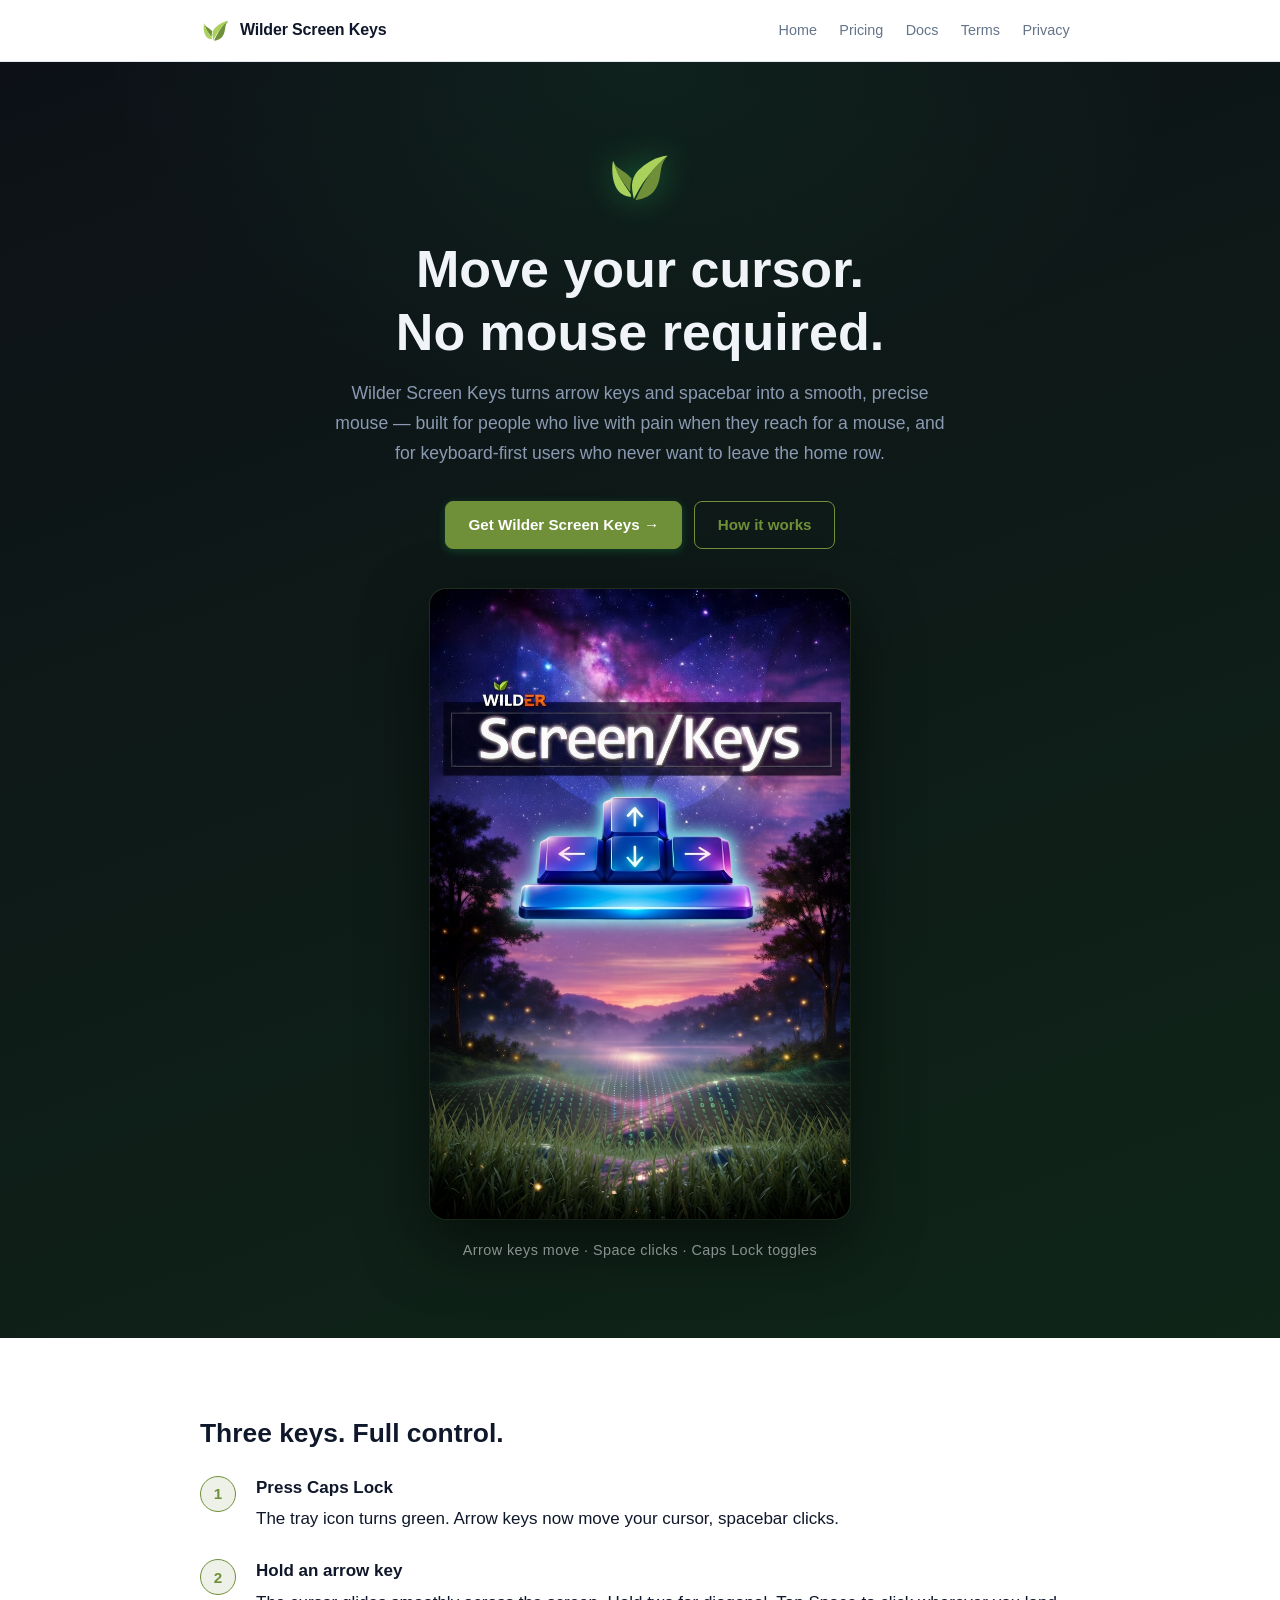
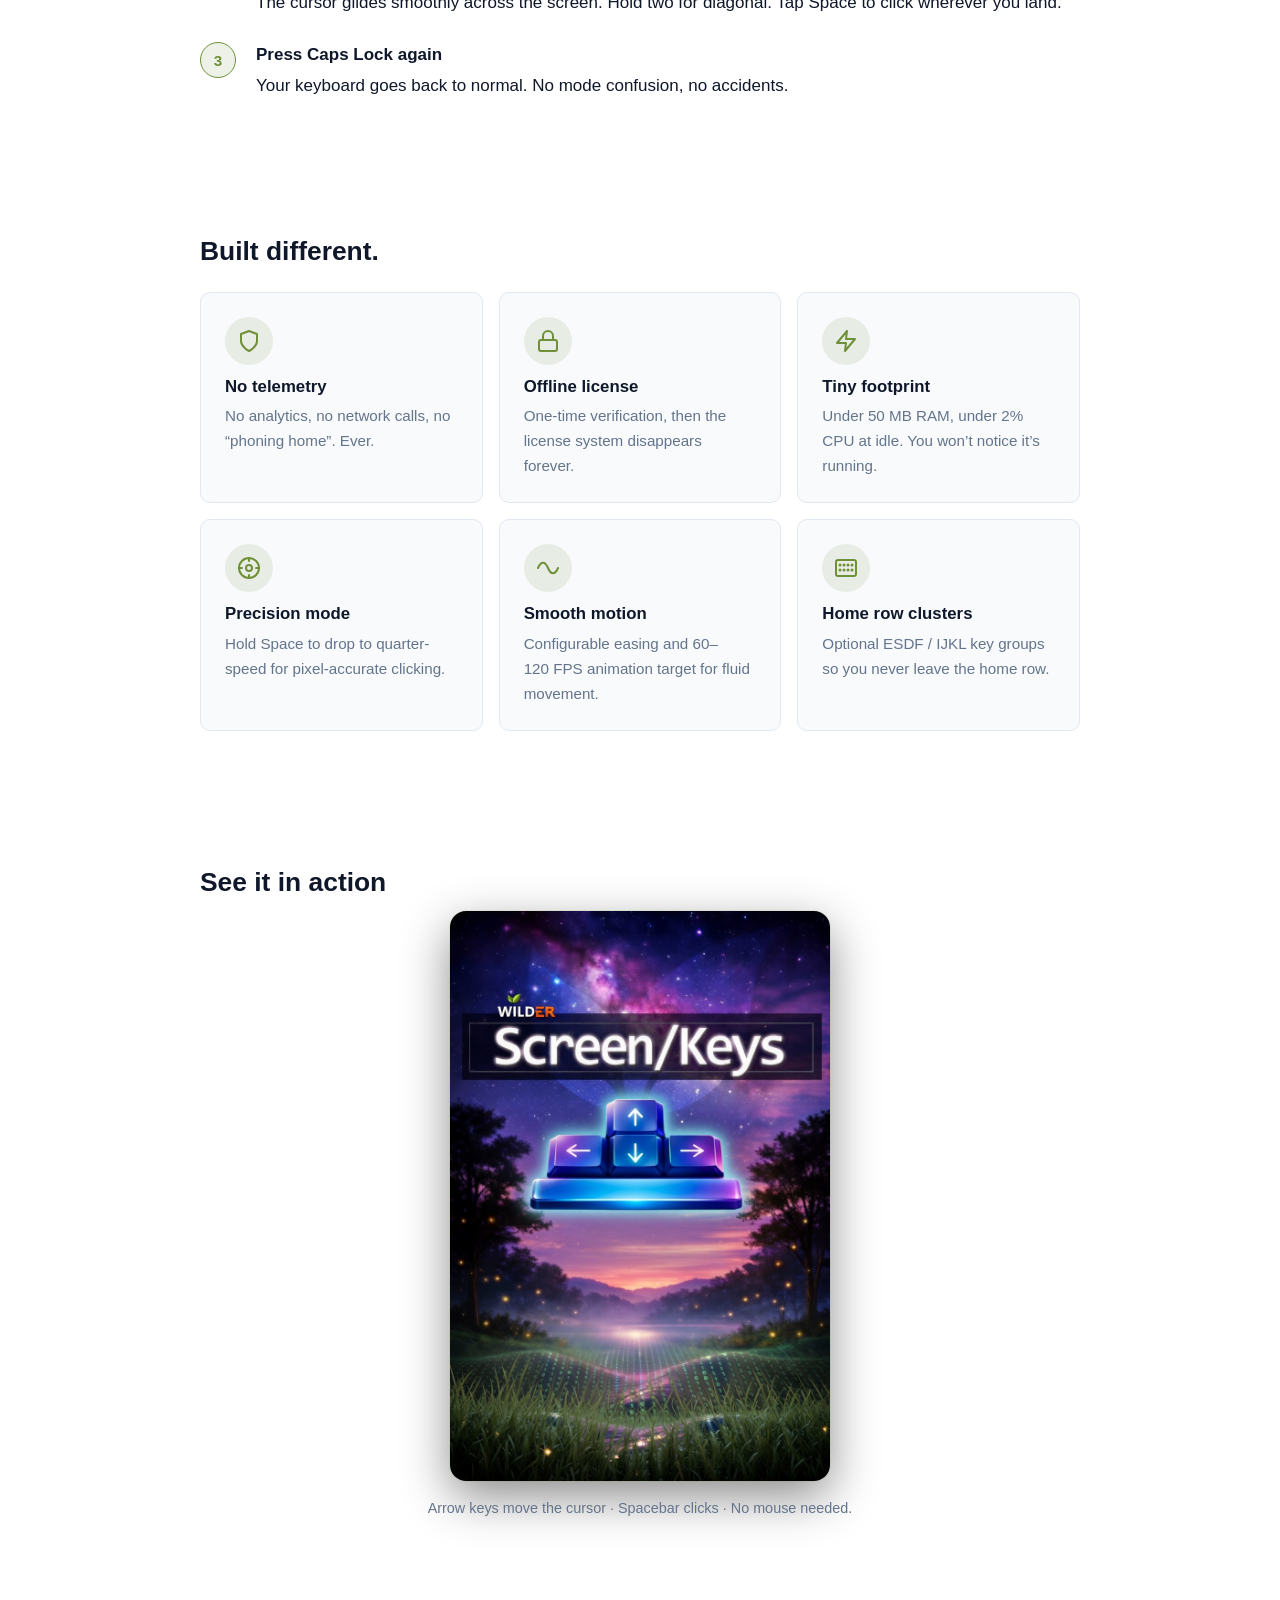
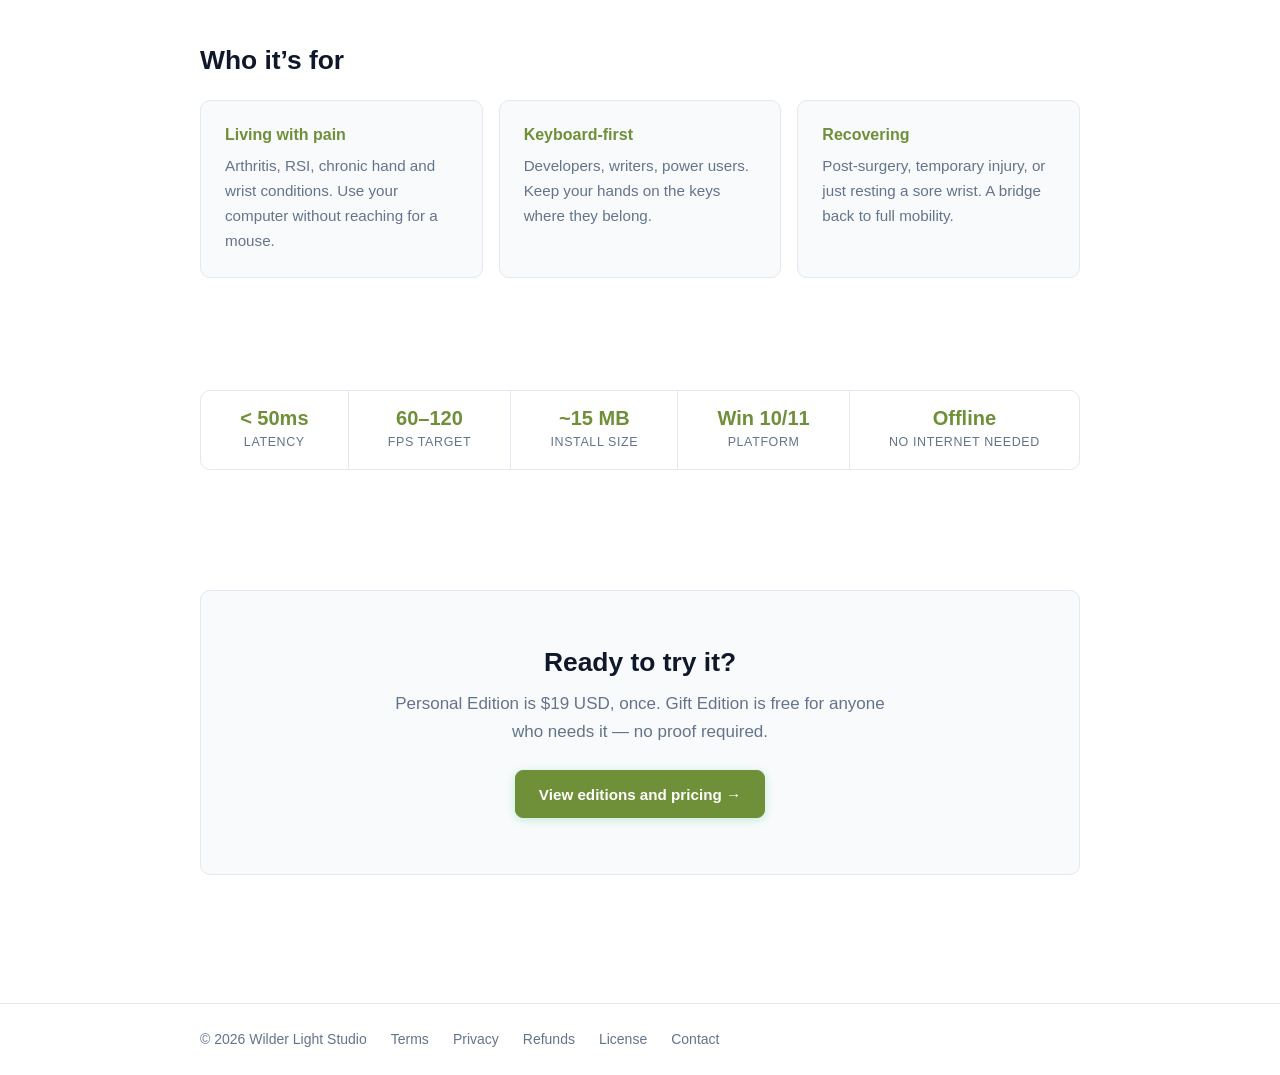
==== commit a9a7c532: "feat: add product promo art to hero, showcase, and pricing cards Promo image wired into the hero sec" ====
--- a/index.html
+++ b/index.html
@@ -38,47 +38,10 @@
       <a class="btn secondary" href="docs.html">How it works</a>
     </div>
 
-    <!-- Keyboard diagram -->
-    <div class="kbd-diagram" aria-hidden="true">
-      <svg viewBox="0 0 320 200" xmlns="http://www.w3.org/2000/svg" role="img" aria-label="Arrow keys and spacebar diagram">
-        <defs>
-          <filter id="shadow" x="-10%" y="-10%" width="120%" height="130%">
-            <feDropShadow dx="0" dy="2" stdDeviation="2" flood-opacity="0.5"/>
-          </filter>
-        </defs>
-
-        <!-- Up arrow key -->
-        <rect x="118" y="10" width="50" height="46" rx="6" fill="#1a2332" filter="url(#shadow)"/>
-        <rect x="118" y="10" width="50" height="42" rx="6" fill="#a9d15c"/>
-        <rect x="118" y="10" width="50" height="6" rx="3" fill="rgba(255,255,255,0.15)"/>
-        <text x="143" y="38" text-anchor="middle" font-size="18" fill="#fff" font-family="sans-serif">&#8593;</text>
-
-        <!-- Left arrow key -->
-        <rect x="60" y="66" width="50" height="46" rx="6" fill="#1a2332" filter="url(#shadow)"/>
-        <rect x="60" y="66" width="50" height="42" rx="6" fill="#a9d15c"/>
-        <rect x="60" y="66" width="50" height="6" rx="3" fill="rgba(255,255,255,0.15)"/>
-        <text x="85" y="94" text-anchor="middle" font-size="18" fill="#fff" font-family="sans-serif">&#8592;</text>
-
-        <!-- Down arrow key -->
-        <rect x="118" y="66" width="50" height="46" rx="6" fill="#1a2332" filter="url(#shadow)"/>
-        <rect x="118" y="66" width="50" height="42" rx="6" fill="#a9d15c"/>
-        <rect x="118" y="66" width="50" height="6" rx="3" fill="rgba(255,255,255,0.15)"/>
-        <text x="143" y="94" text-anchor="middle" font-size="18" fill="#fff" font-family="sans-serif">&#8595;</text>
-
-        <!-- Right arrow key -->
-        <rect x="176" y="66" width="50" height="46" rx="6" fill="#1a2332" filter="url(#shadow)"/>
-        <rect x="176" y="66" width="50" height="42" rx="6" fill="#a9d15c"/>
-        <rect x="176" y="66" width="50" height="6" rx="3" fill="rgba(255,255,255,0.15)"/>
-        <text x="201" y="94" text-anchor="middle" font-size="18" fill="#fff" font-family="sans-serif">&#8594;</text>
-
-        <!-- Spacebar -->
-        <rect x="40" y="126" width="240" height="46" rx="6" fill="#1a2332" filter="url(#shadow)"/>
-        <rect x="40" y="126" width="240" height="42" rx="6" fill="#a9d15c"/>
-        <rect x="40" y="126" width="240" height="6" rx="3" fill="rgba(255,255,255,0.15)"/>
-        <text x="160" y="154" text-anchor="middle" font-size="13" fill="#fff" font-family="sans-serif" font-weight="600" letter-spacing="2">SPACE</text>
-      </svg>
-    </div>
-    <p class="kbd-diagram-label">Arrow keys move &middot; Space clicks &middot; Caps Lock toggles</p>
+    <div class="promo-hero-img">
+      <img src="assets/img/wilder-screenkeys-promo.png" alt="Wilder Screen Keys — arrow keys floating in a night sky above a glowing meadow">
+      <p class="kbd-diagram-label">Arrow keys move &middot; Space clicks &middot; Caps Lock toggles</p>
+    </div>
   </div>
 </section>
 
@@ -197,18 +160,10 @@
 <section>
   <div class="wrap">
     <h2>See it in action</h2>
-    <div class="screenshot-frame">
-      <div class="screenshot-titlebar">
-        <div class="screenshot-dots">
-          <span class="dot-red"></span>
-          <span class="dot-yellow"></span>
-          <span class="dot-green"></span>
-        </div>
-        <span class="screenshot-titlebar-label">Wilder Screen Keys &mdash; Settings</span>
-      </div>
-      <div class="screenshot-placeholder">Screenshot &mdash; coming soon</div>
-    </div>
-    <p class="muted" style="font-size:0.9rem;text-align:center;">The settings panel. Adjust speed, precision, and click timing without leaving your keyboard.</p>
+    <div class="promo-showcase">
+      <img src="assets/img/wilder-screenkeys-promo.png" alt="Wilder Screen Keys product art">
+    </div>
+    <p class="muted" style="font-size:0.9rem;text-align:center;margin-top:1rem;">Arrow keys move the cursor &middot; Spacebar clicks &middot; No mouse needed.</p>
   </div>
 </section>
 
--- a/assets/css/style.css
+++ b/assets/css/style.css
@@ -609,10 +609,76 @@
 .section-cta p { color: var(--text-muted); max-width: 500px; margin: 0 auto 1.5rem; }
 .section-cta .cta { justify-content: center; margin: 0; }
 
+/* --- Promo image — hero version --- */
+.promo-hero-img {
+  margin-top: 2.5rem;
+  text-align: center;
+}
+.promo-hero-img img {
+  width: 100%;
+  max-width: 420px;
+  border-radius: 16px;
+  box-shadow: 0 24px 64px rgba(0,0,0,0.55), 0 0 0 1px rgba(169,209,92,0.15);
+  display: block;
+  margin: 0 auto;
+}
+.promo-hero-img .kbd-diagram-label {
+  margin-top: 1.25rem;
+  color: rgba(240,244,248,0.55);
+  font-size: 0.9rem;
+  letter-spacing: 0.03em;
+}
+
+/* --- Promo image — showcase (replaces screenshot frame) --- */
+.promo-showcase {
+  text-align: center;
+}
+.promo-showcase img {
+  width: 100%;
+  max-width: 380px;
+  border-radius: 16px;
+  box-shadow: 0 16px 48px rgba(0,0,0,0.45), 0 0 0 1px rgba(169,209,92,0.12);
+  display: block;
+  margin: 0 auto;
+}
+
+/* --- Edition art — pricing card header --- */
+.edition-art {
+  position: relative;
+  margin: -1.75rem -1.75rem 1.5rem;
+  border-radius: var(--radius) var(--radius) 0 0;
+  overflow: hidden;
+  aspect-ratio: 3 / 2;
+}
+.edition-art img {
+  width: 100%;
+  height: 100%;
+  object-fit: cover;
+  object-position: center 20%;
+  display: block;
+}
+.edition-label {
+  position: absolute;
+  bottom: 0;
+  left: 0;
+  right: 0;
+  padding: 1.5rem 1.25rem 1rem;
+  background: linear-gradient(to top, rgba(10,14,20,0.92) 0%, transparent 100%);
+  color: #fff;
+  font-size: 1.25rem;
+  font-weight: 700;
+  letter-spacing: 0.04em;
+  text-shadow: 0 1px 8px rgba(0,0,0,0.6);
+}
+.edition-label.gift {
+  color: var(--green);
+}
+
 /* --- Responsive --- */
 @media (max-width: 600px) {
   h2 { font-size: 1.35rem; }
   .pricing-card { padding: 1.5rem; }
   .spec-bar li { min-width: 100px; padding: 0.75rem; }
   .hero { padding: 3rem 1.25rem 2.5rem; }
-}
+  .edition-art { margin: -1.5rem -1.5rem 1.25rem; }
+}
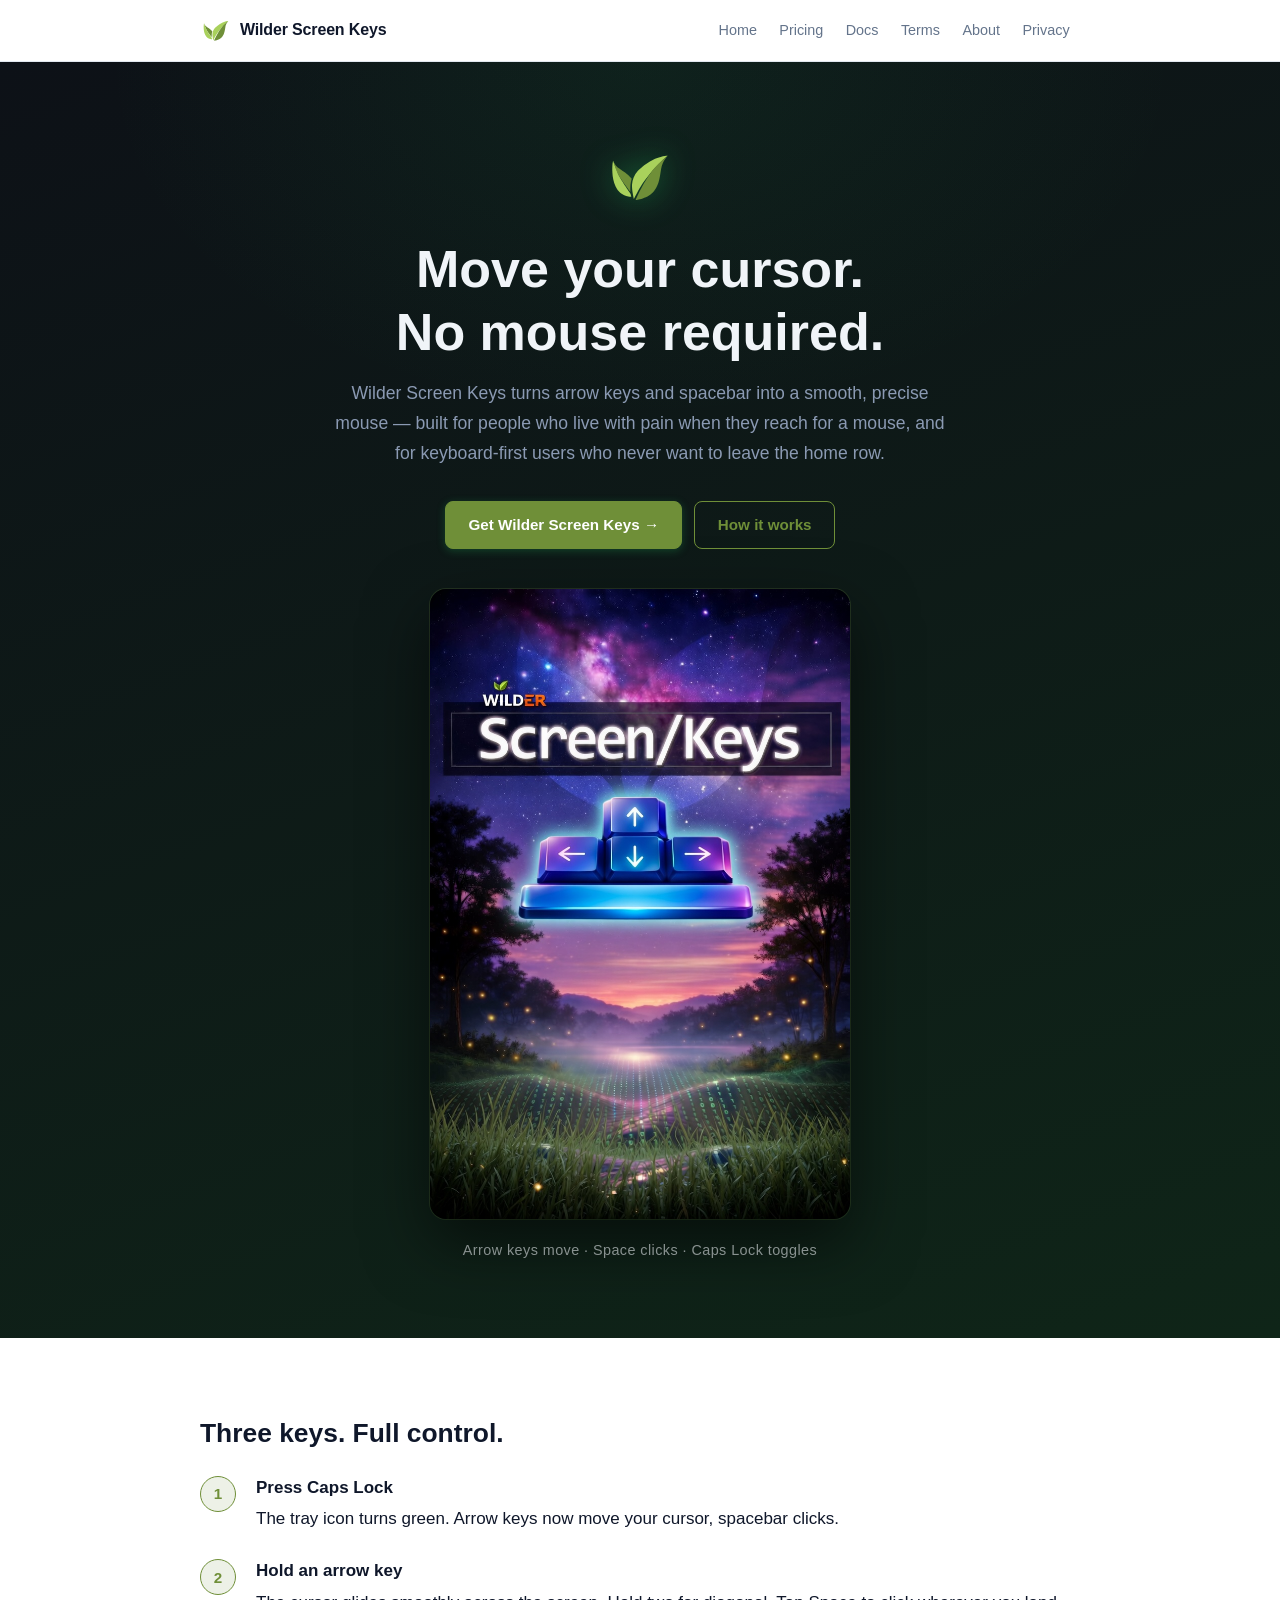
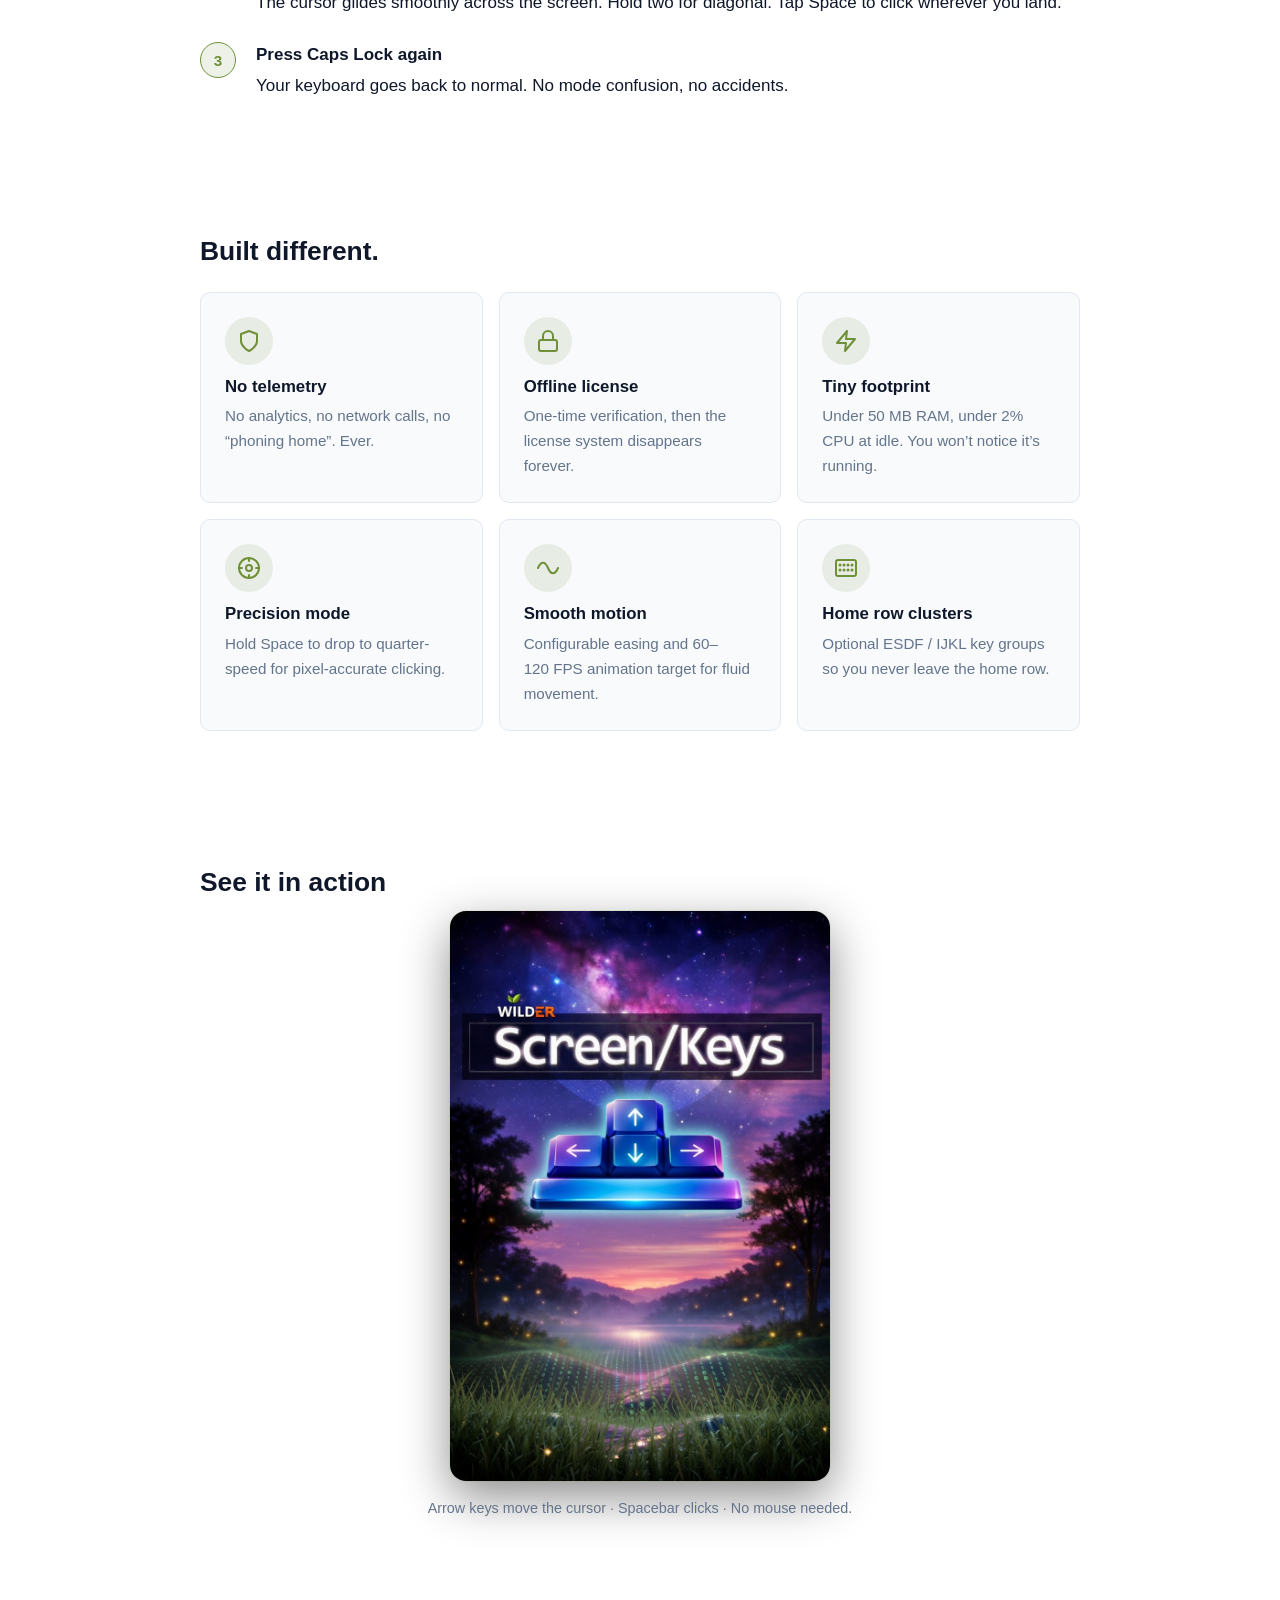
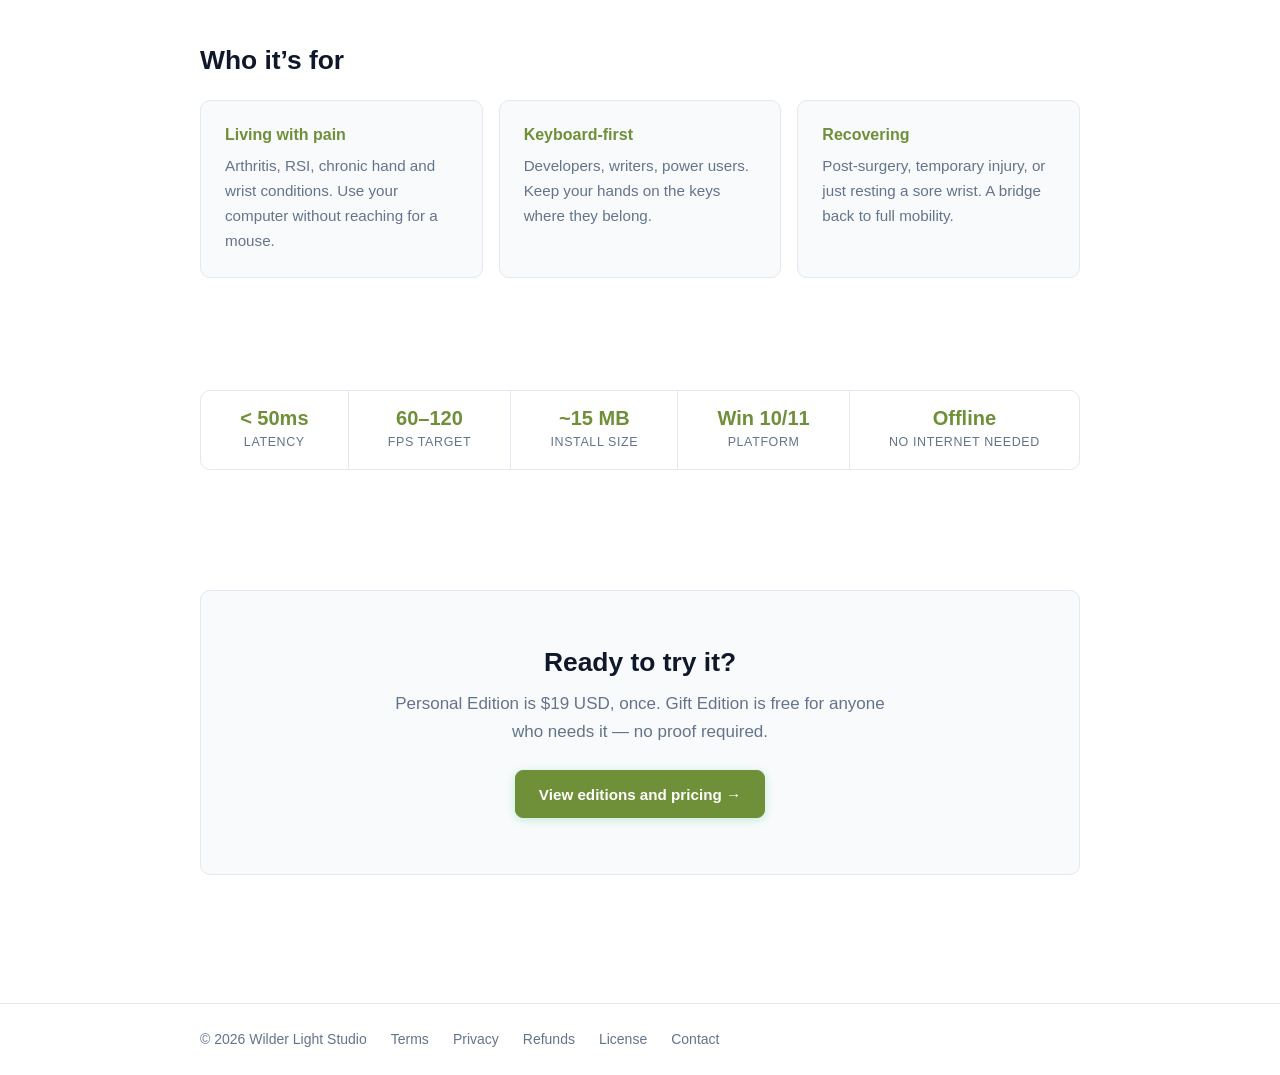
==== commit 524c8e3f: "Add About page and nav link across all pages Co-Authored-By: Claude Sonnet 4.6 <noreply@anthropic.co" ====
--- a/index.html
+++ b/index.html
@@ -1,4 +1,4 @@
-<!doctype html>
+﻿<!doctype html>
 <html lang="en">
 <head>
 <meta charset="utf-8">
@@ -22,6 +22,7 @@
       <a href="pricing.html">Pricing</a>
       <a href="docs.html">Docs</a>
       <a href="terms.html">Terms</a>
+      <a href="about.html">About</a>
       <a href="privacy.html">Privacy</a>
     </nav>
   </div>
@@ -39,7 +40,7 @@
     </div>
 
     <div class="promo-hero-img">
-      <img src="assets/img/wilder-screenkeys-promo.png" alt="Wilder Screen Keys — arrow keys floating in a night sky above a glowing meadow">
+      <img src="assets/img/wilder-screenkeys-promo.png" alt="Wilder Screen Keys â€” arrow keys floating in a night sky above a glowing meadow">
       <p class="kbd-diagram-label">Arrow keys move &middot; Space clicks &middot; Caps Lock toggles</p>
     </div>
   </div>
@@ -236,7 +237,7 @@
     <a href="privacy.html">Privacy</a>
     <a href="refund.html">Refunds</a>
     <a href="license.html">License</a>
-    <a href="mailto:teamwilder@wildercode.org">Contact</a>
+    <a href="mailto:teamwilder@wildercode.com">Contact</a>
   </div>
 </footer>
 
